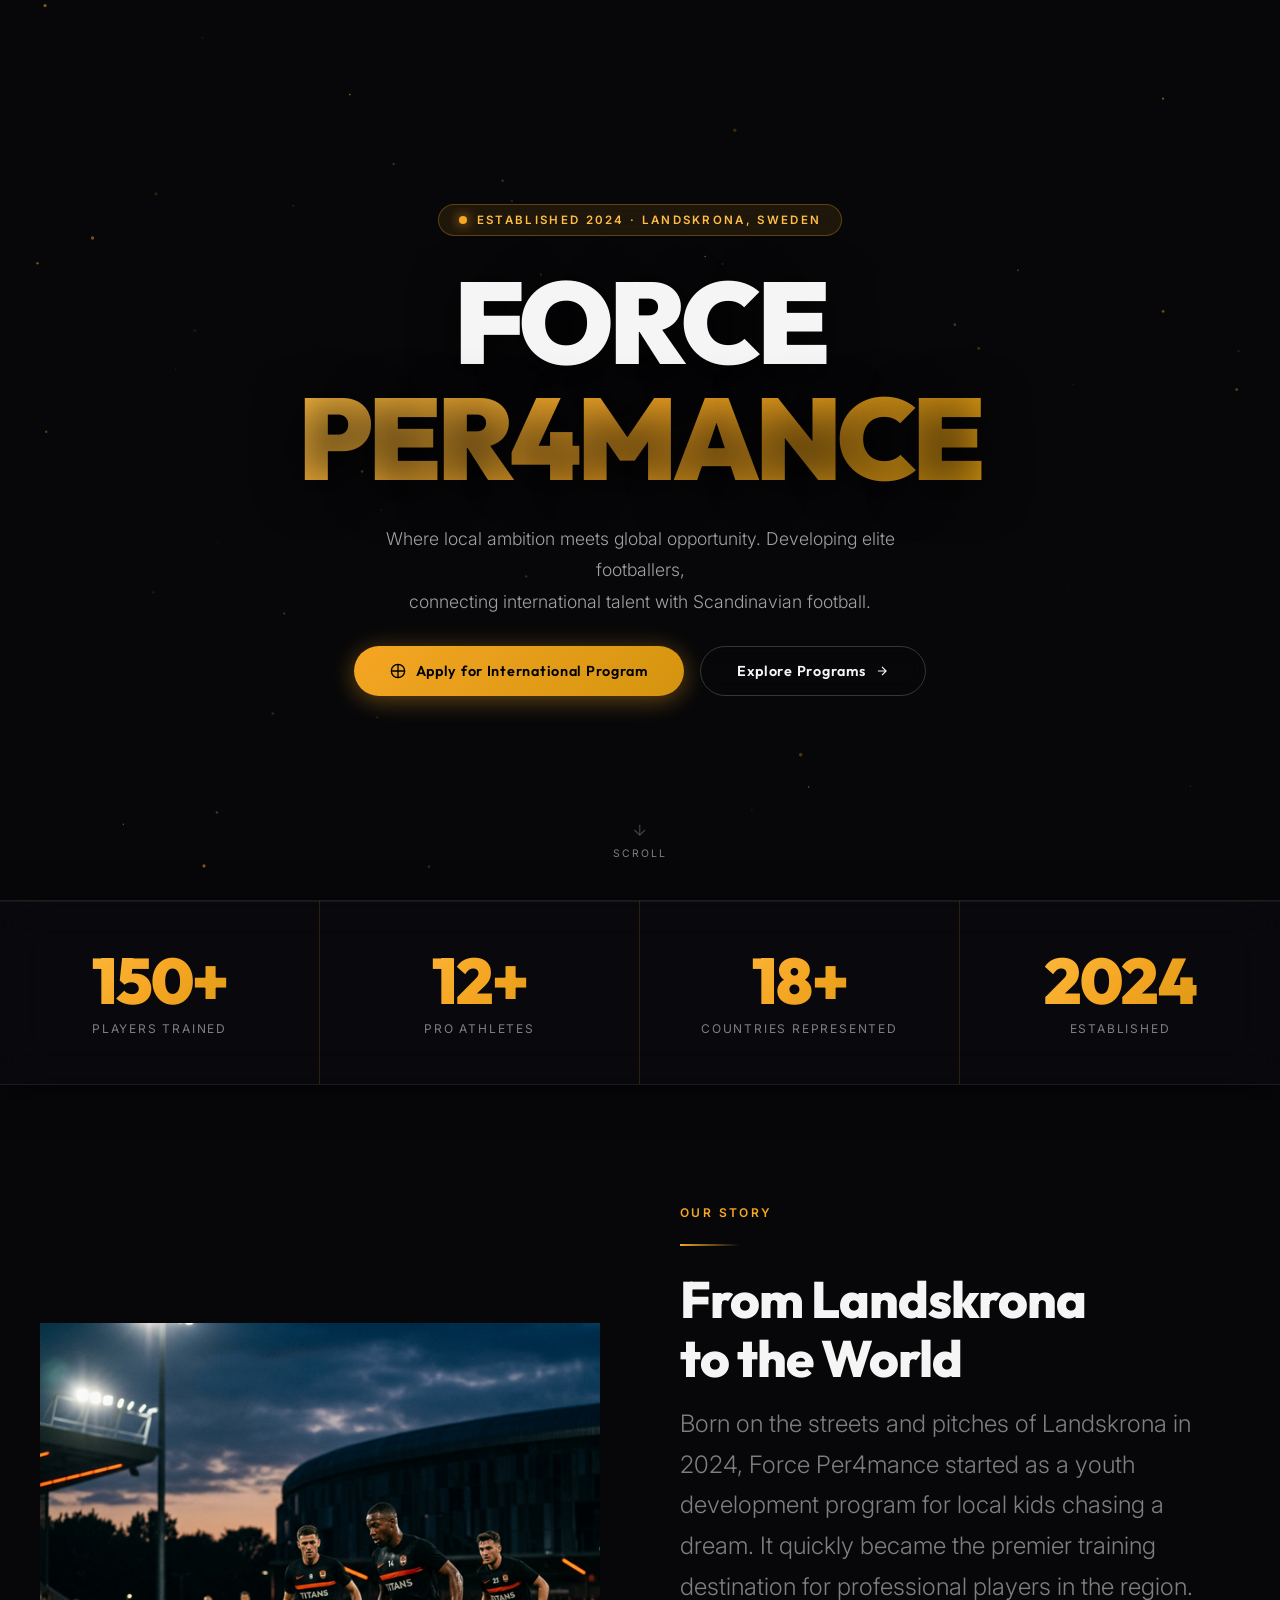
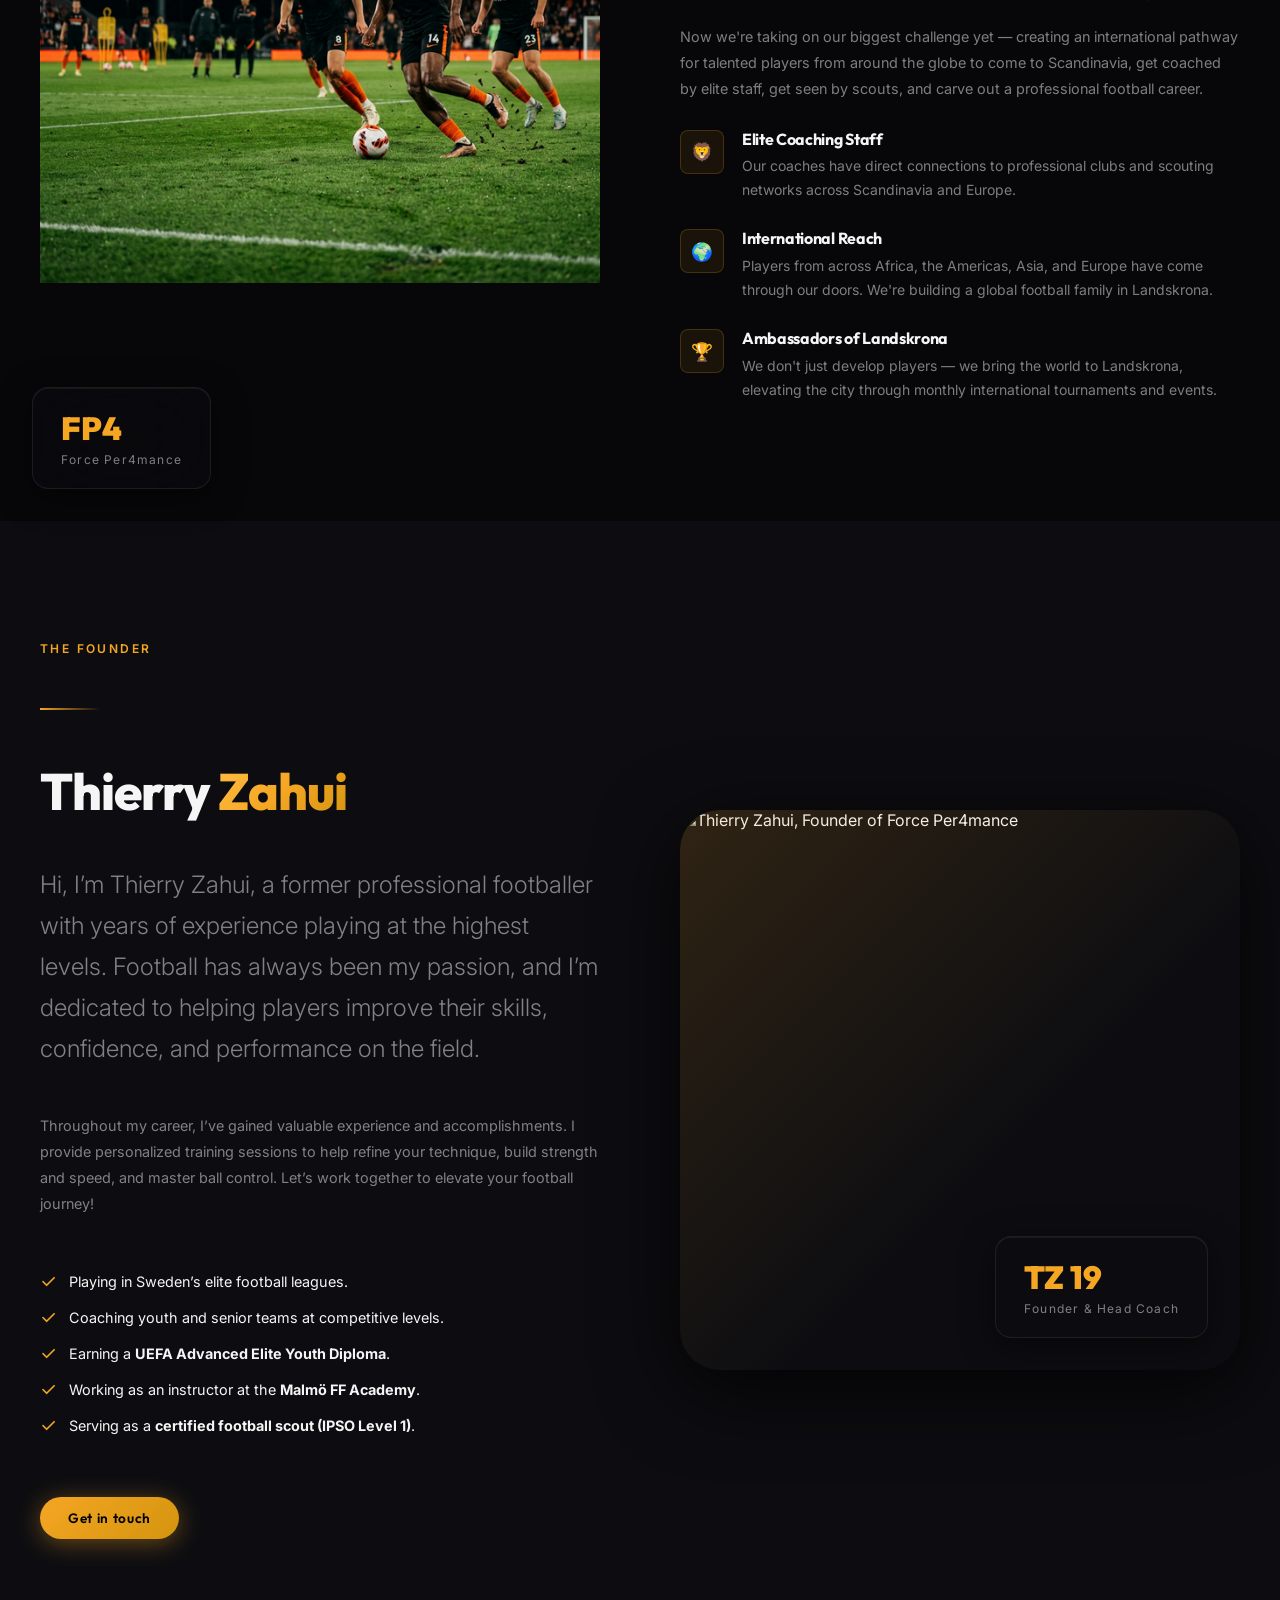
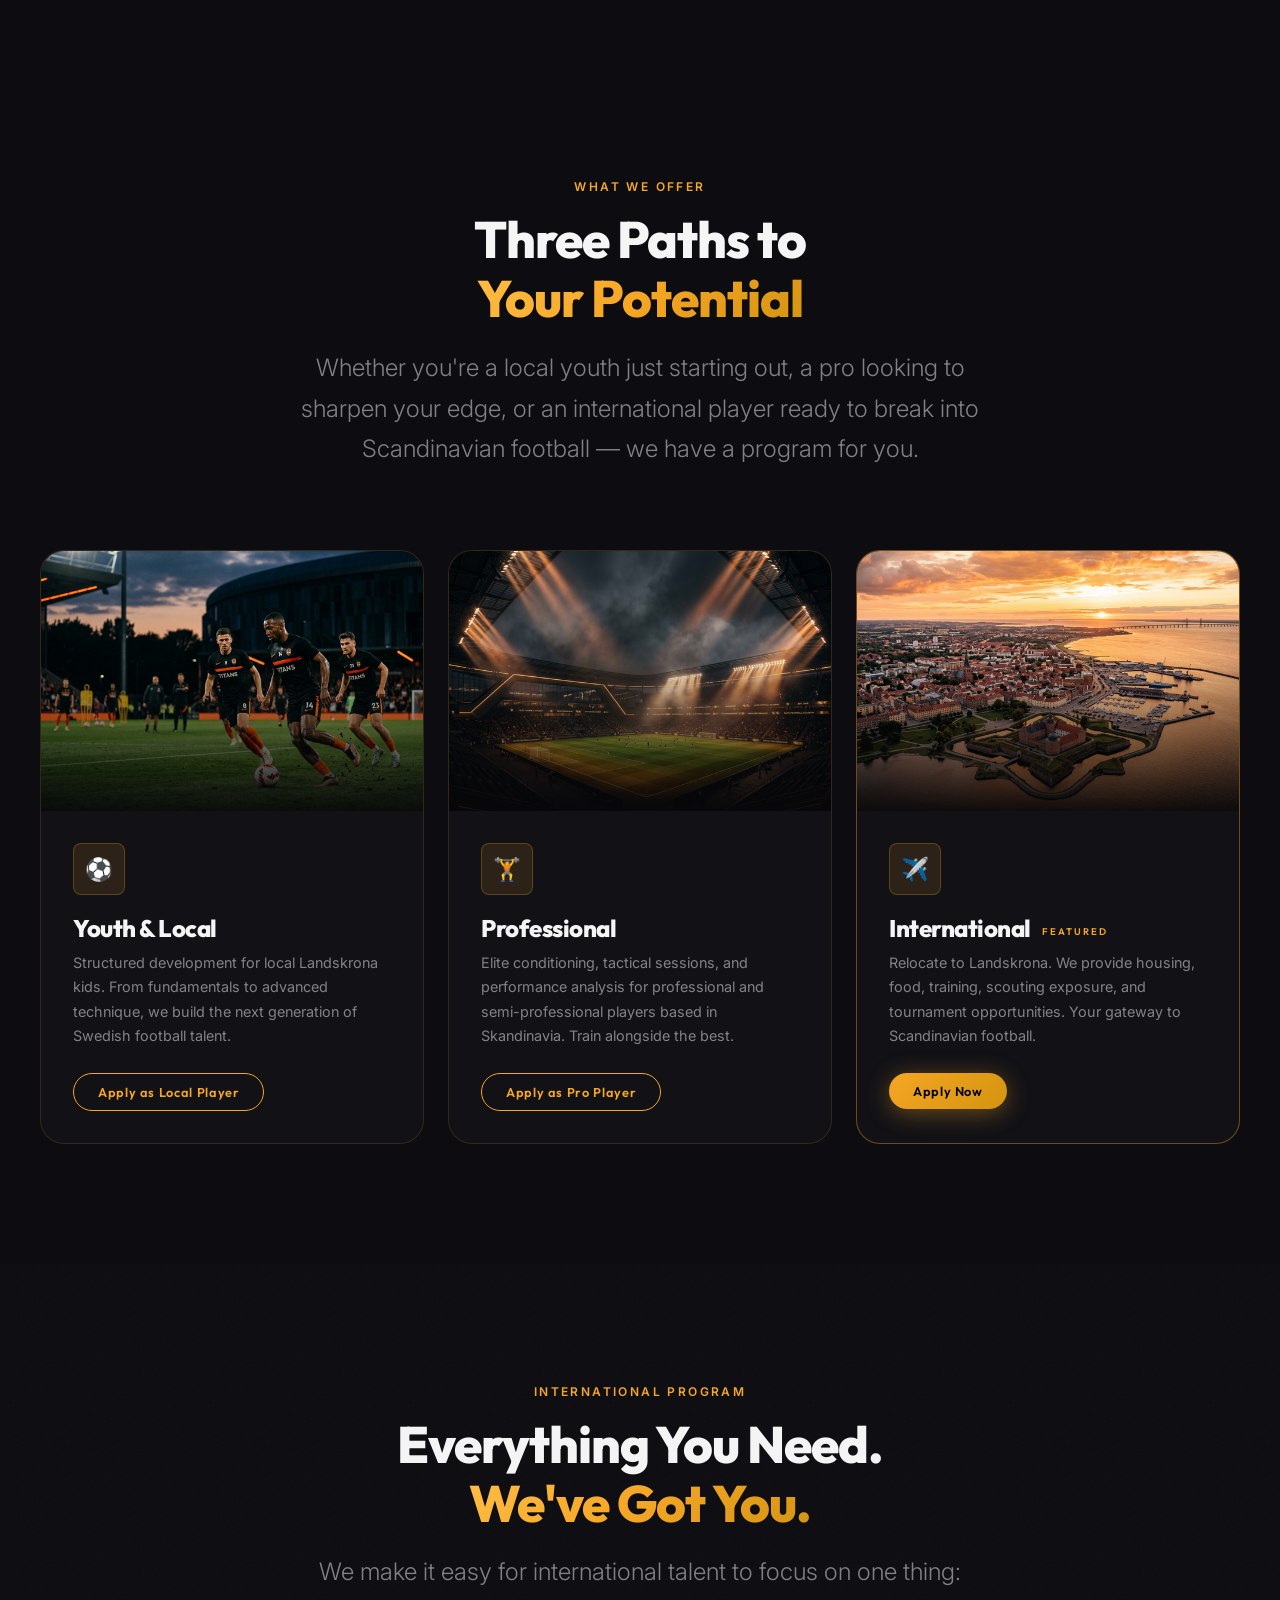
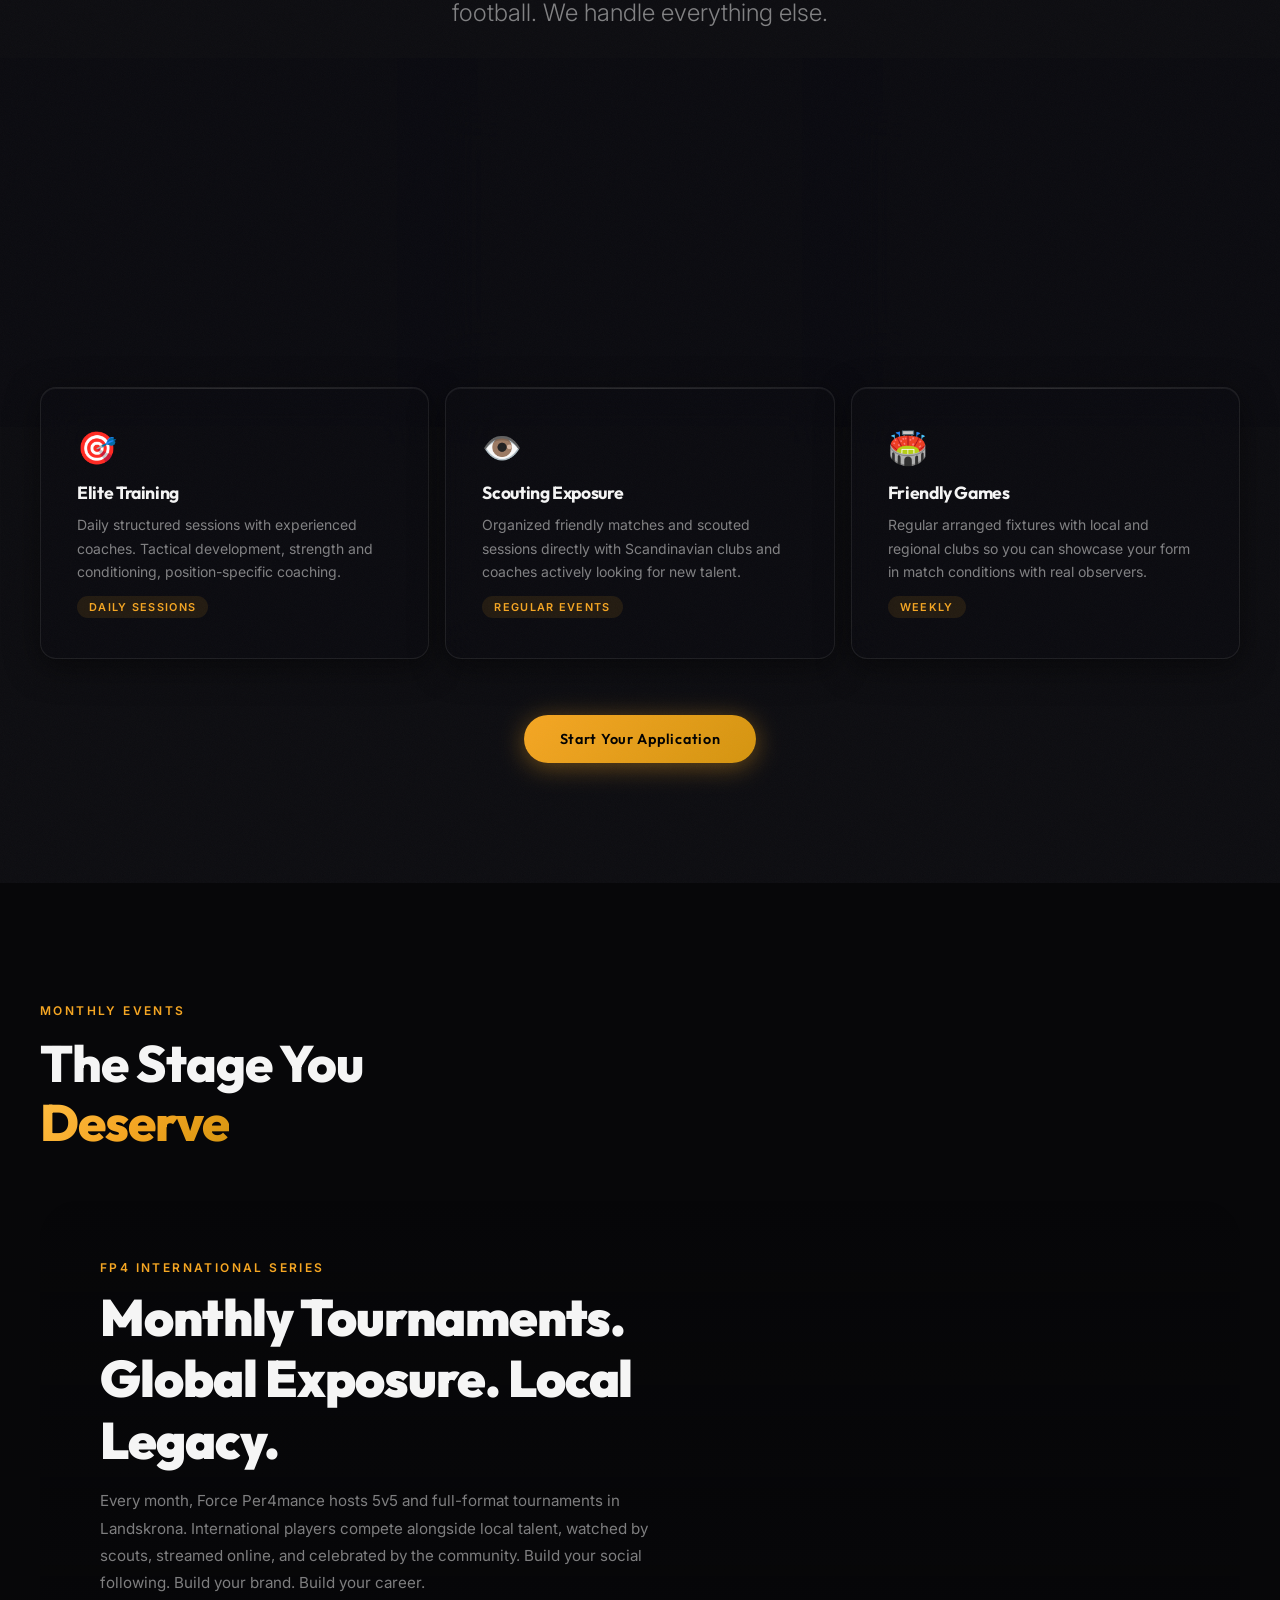
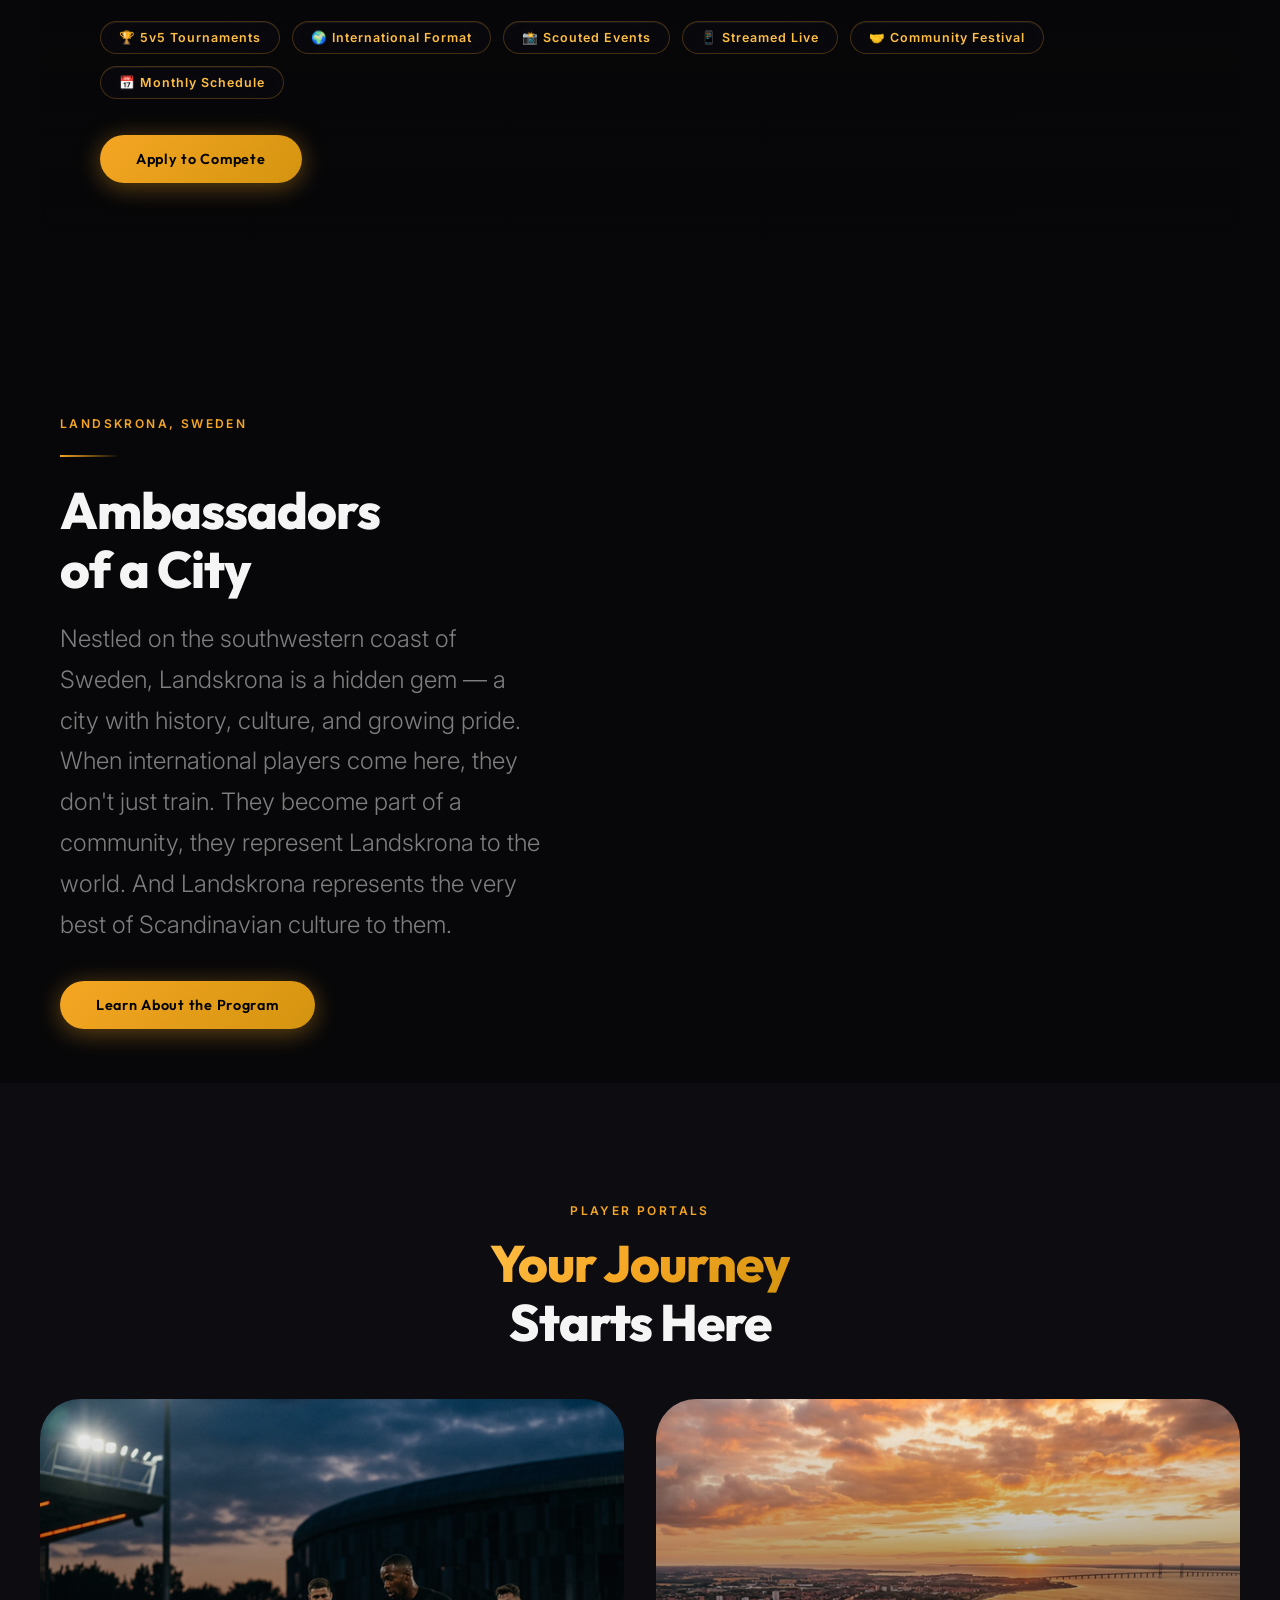
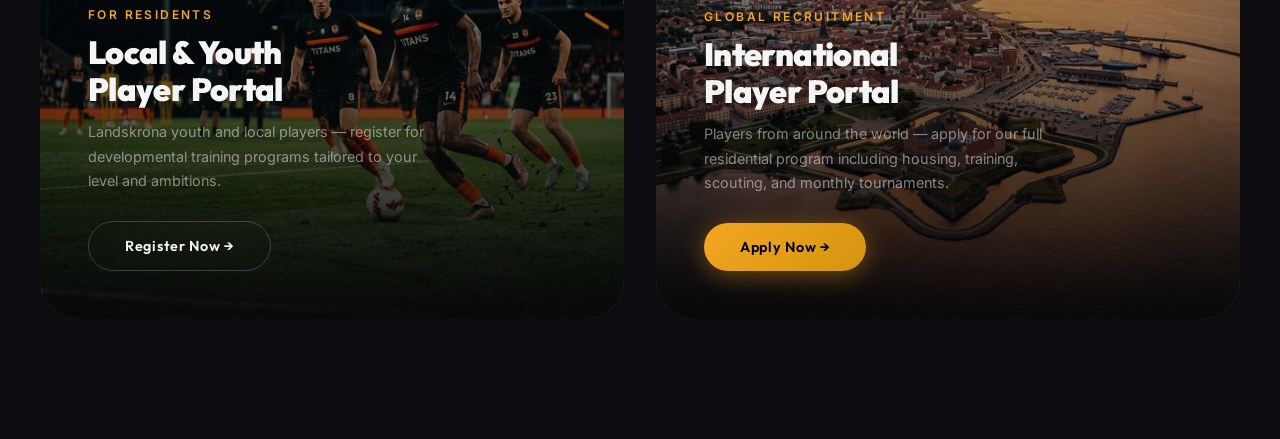
==== index.html @ 3efde565 "Initial commit with Force Per4mance website" ====
<!DOCTYPE html>
<html lang="en">
<head>
  <meta charset="UTF-8" />
  <meta name="viewport" content="width=device-width, initial-scale=1.0" />
  <title>Force Per4mance | Elite Football Academy — Landskrona, Sweden</title>
  <meta name="description" content="Force Per4mance (FP4) is an elite football development program based in Landskrona, Sweden. We develop local youth, professional players, and recruit international talent across Scandinavia." />
  <link rel="stylesheet" href="style.css" />
  <link rel="icon" type="image/png" href="assets/logo.png" />
</head>
<body>

  <!-- Global Navbar Container -->
  <div id="navbar-container"></div>

  <!-- ===== HERO ===== -->
  <section class="hero" id="home">
    <div class="hero-bg" id="heroBg"></div>
    <div class="hero-overlay"></div>
    <canvas class="hero-particles" id="particleCanvas"></canvas>

    <div class="hero-content">
      <div class="hero-badge reveal">
        <span class="dot"></span>
        Established 2024 · Landskrona, Sweden
      </div>

      <h1 class="hero-title reveal reveal-delay-1">
        FORCE<br /><span class="grad">PER4MANCE</span>
      </h1>

      <p class="hero-sub reveal reveal-delay-2">
        Where local ambition meets global opportunity. Developing elite footballers,<br />
        connecting international talent with Scandinavian football.
      </p>

      <div class="hero-ctas reveal reveal-delay-3">
        <a href="portal-international.html" class="btn btn-primary">
          <svg width="16" height="16" fill="none" viewBox="0 0 24 24" stroke="currentColor" stroke-width="2"><path d="M12 2a10 10 0 110 20A10 10 0 0112 2zm0 0v20M2 12h20"/></svg>
          Apply for International Program
        </a>
        <a href="#programs" class="btn btn-ghost">
          Explore Programs
          <svg width="14" height="14" fill="none" viewBox="0 0 24 24" stroke="currentColor" stroke-width="2"><path d="M5 12h14M12 5l7 7-7 7"/></svg>
        </a>
      </div>
    </div>

    <div class="hero-scroll">
      <svg width="18" height="18" fill="none" viewBox="0 0 24 24" stroke="currentColor" stroke-width="1.5"><path d="M12 5v14M5 12l7 7 7-7"/></svg>
      <span>Scroll</span>
    </div>
  </section>

  <!-- ===== STATS STRIP ===== -->
  <div class="stats-strip">
    <div class="stats-grid">
      <div class="stat-item reveal">
        <div class="stat-num grad" data-target="150">0</div>
        <div class="stat-label">Players Trained</div>
      </div>
      <div class="stat-item reveal reveal-delay-1">
        <div class="stat-num grad" data-target="12">0</div>
        <div class="stat-label">Pro Athletes</div>
      </div>
      <div class="stat-item reveal reveal-delay-2">
        <div class="stat-num grad" data-target="18">0</div>
        <div class="stat-label">Countries Represented</div>
      </div>
      <div class="stat-item reveal reveal-delay-3">
        <div class="stat-num grad" data-target="2024">0</div>
        <div class="stat-label">Established</div>
      </div>
    </div>
  </div>

  <!-- ===== ABOUT ===== -->
  <section class="section" id="about">
    <div class="container">
      <div class="about-grid">
        <div class="about-img_wrap reveal">
          <img src="assets/training.png" alt="FP4 Training Session" />
          <div class="about-badge-float">
            <strong>FP4</strong>
            <span>Force Per4mance</span>
          </div>
        </div>
        <div class="about-content">
          <div class="reveal">
            <div class="label">Our Story</div>
            <div class="divider"></div>
            <h2 class="headline">From Landskrona<br />to the World</h2>
            <p class="subhead" style="margin-top:16px;">
              Born on the streets and pitches of Landskrona in 2024, Force Per4mance started as a youth development program for local kids chasing a dream. It quickly became the premier training destination for professional players in the region.
            </p>
            <p style="margin-top:16px;font-size:0.9rem;color:var(--fp4-muted);line-height:1.8;">
              Now we're taking on our biggest challenge yet — creating an international pathway for talented players from around the globe to come to Scandinavia, get coached by elite staff, get seen by scouts, and carve out a professional football career.
            </p>
          </div>
          <div class="about-feature reveal reveal-delay-1">
            <div class="about-feature-icon">🦁</div>
            <div>
              <h4>Elite Coaching Staff</h4>
              <p>Our coaches have direct connections to professional clubs and scouting networks across Scandinavia and Europe.</p>
            </div>
          </div>
          <div class="about-feature reveal reveal-delay-2">
            <div class="about-feature-icon">🌍</div>
            <div>
              <h4>International Reach</h4>
              <p>Players from across Africa, the Americas, Asia, and Europe have come through our doors. We're building a global football family in Landskrona.</p>
            </div>
          </div>
          <div class="about-feature reveal reveal-delay-3">
            <div class="about-feature-icon">🏆</div>
            <div>
              <h4>Ambassadors of Landskrona</h4>
              <p>We don't just develop players — we bring the world to Landskrona, elevating the city through monthly international tournaments and events.</p>
            </div>
          </div>
        </div>
      </div>
    </div>
  </section>

  <!-- ===== FOUNDER ===== -->
  <section class="section" id="founder" style="background:var(--fp4-dark);">
    <div class="container">
      <div class="about-grid">
        <div class="about-content reveal">
          <div class="label">The Founder</div>
          <div class="divider"></div>
          <h2 class="headline">Thierry <span class="grad">Zahui</span></h2>
          <p class="subhead" style="margin-top:16px;">
            Hi, I’m Thierry Zahui, a former professional footballer with years of experience playing at the highest levels. Football has always been my passion, and I’m dedicated to helping players improve their skills, confidence, and performance on the field.
          </p>
          <p style="margin-top:16px;font-size:0.9rem;color:var(--fp4-muted);line-height:1.8;">
            Throughout my career, I’ve gained valuable experience and accomplishments. I provide personalized training sessions to help refine your technique, build strength and speed, and master ball control. Let’s work together to elevate your football journey!
          </p>
          
          <div style="margin-top:24px;display:flex;flex-direction:column;gap:12px;">
            <div style="display:flex;align-items:center;gap:12px;">
              <div style="color:var(--fp4-orange);font-size:1.2rem;">✓</div>
              <p style="font-size:0.9rem;color:var(--fp4-white);margin:0;">Playing in Sweden’s elite football leagues.</p>
            </div>
            <div style="display:flex;align-items:center;gap:12px;">
              <div style="color:var(--fp4-orange);font-size:1.2rem;">✓</div>
              <p style="font-size:0.9rem;color:var(--fp4-white);margin:0;">Coaching youth and senior teams at competitive levels.</p>
            </div>
            <div style="display:flex;align-items:center;gap:12px;">
              <div style="color:var(--fp4-orange);font-size:1.2rem;">✓</div>
              <p style="font-size:0.9rem;color:var(--fp4-white);margin:0;">Earning a <strong>UEFA Advanced Elite Youth Diploma</strong>.</p>
            </div>
            <div style="display:flex;align-items:center;gap:12px;">
              <div style="color:var(--fp4-orange);font-size:1.2rem;">✓</div>
              <p style="font-size:0.9rem;color:var(--fp4-white);margin:0;">Working as an instructor at the <strong>Malmö FF Academy</strong>.</p>
            </div>
            <div style="display:flex;align-items:center;gap:12px;">
              <div style="color:var(--fp4-orange);font-size:1.2rem;">✓</div>
              <p style="font-size:0.9rem;color:var(--fp4-white);margin:0;">Serving as a <strong>certified football scout (IPSO Level 1)</strong>.</p>
            </div>
          </div>

          <div style="margin-top:32px;">
            <a href="mailto:info@forceper4mance.com" class="btn btn-primary" style="padding:12px 28px;font-size:0.85rem;">Get in touch</a>
          </div>
        </div>
        
        <div class="about-img-wrap reveal reveal-delay-2" style="aspect-ratio:1/1;">
          <img src="https://storage.googleapis.com/fp4_bucket_logos/Thierry%20Zahui_celebrate%20(1).jpg" alt="Thierry Zahui, Founder of Force Per4mance" style="object-position:top;" />
          <div class="about-badge-float" style="right:32px;left:auto;">
            <strong>TZ 19</strong>
            <span>Founder & Head Coach</span>
          </div>
        </div>
      </div>
    </div>
  </section>

  <!-- ===== PROGRAMS ===== -->
  <section class="section" id="programs" style="background:var(--fp4-dark);">
    <div class="container">
      <div class="section-header center reveal">
        <div class="label">What We Offer</div>
        <h2 class="headline">Three Paths to<br /><span class="grad">Your Potential</span></h2>
        <p class="subhead" style="margin-top:16px;">Whether you're a local youth just starting out, a pro looking to sharpen your edge, or an international player ready to break into Scandinavian football — we have a program for you.</p>
      </div>
      <div class="programs-grid">

        <div class="program-card reveal">
          <div class="program-card-img" style="background-image:url('assets/training.png')"></div>
          <div class="program-card-body">
            <div class="program-icon">⚽</div>
            <h3>Youth &amp; Local</h3>
            <p>Structured development for local Landskrona kids. From fundamentals to advanced technique, we build the next generation of Swedish football talent.</p>
            <a href="portal-local.html" class="btn btn-outline-orange" style="padding:10px 24px;font-size:0.8rem;">Apply as Local Player</a>
          </div>
        </div>

        <div class="program-card reveal reveal-delay-1">
          <div class="program-card-img" style="background-image:url('assets/hero_stadium.png')"></div>
          <div class="program-card-body">
            <div class="program-icon">🏋️</div>
            <h3>Professional</h3>
            <p>Elite conditioning, tactical sessions, and performance analysis for professional and semi-professional players based in Skandinavia. Train alongside the best.</p>
            <a href="portal-local.html" class="btn btn-outline-orange" style="padding:10px 24px;font-size:0.8rem;">Apply as Pro Player</a>
          </div>
        </div>

        <div class="program-card reveal reveal-delay-2" style="border-color:rgba(245,166,35,0.4);">
          <div class="program-card-img" style="background-image:url('assets/landskrona.png')"></div>
          <div class="program-card-body">
            <div class="program-icon">✈️</div>
            <h3>International <span class="label" style="font-size:0.6rem;vertical-align:middle;margin-left:8px;">Featured</span></h3>
            <p>Relocate to Landskrona. We provide housing, food, training, scouting exposure, and tournament opportunities. Your gateway to Scandinavian football.</p>
            <a href="portal-international.html" class="btn btn-primary" style="padding:10px 24px;font-size:0.8rem;">Apply Now</a>
          </div>
        </div>

      </div>
    </div>
  </section>

  <!-- ===== INTERNATIONAL PROGRAM ===== -->
  <section class="section intl-section noise" id="international">
    <div class="container">
      <div class="section-header center reveal" style="margin-bottom:64px;">
        <div class="label">International Program</div>
        <h2 class="headline">Everything You Need.<br /><span class="grad">We've Got You.</span></h2>
        <p class="subhead" style="margin-top:16px;">We make it easy for international talent to focus on one thing: football. We handle everything else.</p>
      </div>

      <div class="intl-grid reveal">
        <div class="intl-item">
          <div class="intl-item-icon">🏠</div>
          <h4>Housing</h4>
          <p>Comfortable, fully furnished accommodation provided from day one. You arrive — it's ready. No search, no stress, no cost.</p>
          <span class="intl-tag">Included</span>
        </div>
        <div class="intl-item">
          <div class="intl-item-icon">🍽️</div>
          <h4>Nutrition &amp; Meals</h4>
          <p>High-performance nutrition tailored to your training load. Fuel that matches your ambition, every day of the program.</p>
          <span class="intl-tag">Included</span>
        </div>
        <div class="intl-item">
          <div class="intl-item-icon">🚌</div>
          <h4>In-Country Travel</h4>
          <p>All local transportation arranged — training ground, games, scouting events. You focus on football, we handle the logistics.</p>
          <span class="intl-tag">Included</span>
        </div>
        <div class="intl-item">
          <div class="intl-item-icon">🎯</div>
          <h4>Elite Training</h4>
          <p>Daily structured sessions with experienced coaches. Tactical development, strength and conditioning, position-specific coaching.</p>
          <span class="intl-tag">Daily Sessions</span>
        </div>
        <div class="intl-item">
          <div class="intl-item-icon">👁️</div>
          <h4>Scouting Exposure</h4>
          <p>Organized friendly matches and scouted sessions directly with Scandinavian clubs and coaches actively looking for new talent.</p>
          <span class="intl-tag">Regular Events</span>
        </div>
        <div class="intl-item">
          <div class="intl-item-icon">🏟️</div>
          <h4>Friendly Games</h4>
          <p>Regular arranged fixtures with local and regional clubs so you can showcase your form in match conditions with real observers.</p>
          <span class="intl-tag">Weekly</span>
        </div>
      </div>

      <div style="margin-top:56px;text-align:center;" class="reveal">
        <a href="portal-international.html" class="btn btn-primary">Start Your Application</a>
      </div>
    </div>
  </section>

  <!-- ===== TOURNAMENTS ===== -->
  <section class="section" id="tournaments">
    <div class="container">
      <div class="section-header reveal" style="margin-bottom:48px;">
        <div class="label">Monthly Events</div>
        <h2 class="headline">The Stage You<br /><span class="grad">Deserve</span></h2>
      </div>
      <div class="tournament-hero reveal">
        <div class="tournament-hero-bg"></div>
        <div class="tournament-hero-content">
          <div class="label" style="margin-bottom:12px;">FP4 International Series</div>
          <h3 style="font-size:clamp(1.8rem,4vw,3.5rem);font-weight:900;max-width:600px;line-height:1.2;">
            Monthly Tournaments. Global Exposure. Local Legacy.
          </h3>
          <p style="margin-top:16px;max-width:560px;font-size:0.95rem;color:var(--fp4-muted);line-height:1.8;">
            Every month, Force Per4mance hosts 5v5 and full-format tournaments in Landskrona. International players compete alongside local talent, watched by scouts, streamed online, and celebrated by the community. Build your social following. Build your brand. Build your career.
          </p>
          <div class="tournament-chips">
            <span class="chip">🏆 5v5 Tournaments</span>
            <span class="chip">🌍 International Format</span>
            <span class="chip">📸 Scouted Events</span>
            <span class="chip">📱 Streamed Live</span>
            <span class="chip">🤝 Community Festival</span>
            <span class="chip">📅 Monthly Schedule</span>
          </div>
          <a href="portal-international.html" class="btn btn-primary" style="margin-top:36px;">
            Apply to Compete
          </a>
        </div>
      </div>
    </div>
  </section>

  <!-- ===== CITY ===== -->
  <section class="city-section" id="city">
    <div class="city-bg"></div>
    <div class="city-content">
      <div class="label reveal">Landskrona, Sweden</div>
      <div class="divider"></div>
      <h2 class="headline reveal reveal-delay-1">Ambassadors<br />of a City</h2>
      <p class="subhead reveal reveal-delay-2" style="margin-top:20px;">
        Nestled on the southwestern coast of Sweden, Landskrona is a hidden gem — a city with history, culture, and growing pride. When international players come here, they don't just train. They become part of a community, they represent Landskrona to the world. And Landskrona represents the very best of Scandinavian culture to them.
      </p>
      <a href="#international" class="btn btn-primary reveal reveal-delay-3" style="margin-top:36px;">Learn About the Program</a>
    </div>
  </section>

  <!-- ===== PORTALS CTA ===== -->
  <section class="section portals-section" id="portals">
    <div class="container">
      <div class="section-header center reveal" style="margin-bottom:48px;">
        <div class="label">Player Portals</div>
        <h2 class="headline"><span class="grad">Your Journey</span><br />Starts Here</h2>
      </div>
      <div class="portals-grid">

        <div class="portal-card reveal">
          <div class="portal-card-bg" style="background-image:url('assets/training.png')"></div>
          <div class="portal-card-overlay"></div>
          <div class="portal-card-body">
            <div class="label" style="margin-bottom:12px;">For Residents</div>
            <h3>Local &amp; Youth<br />Player Portal</h3>
            <p>Landskrona youth and local players — register for developmental training programs tailored to your level and ambitions.</p>
            <a href="portal-local.html" class="btn btn-ghost">Register Now →</a>
          </div>
        </div>

        <div class="portal-card reveal reveal-delay-1">
          <div class="portal-card-bg" style="background-image:url('assets/landskrona.png')"></div>
          <div class="portal-card-overlay"></div>
          <div class="portal-card-body">
            <div class="label" style="margin-bottom:12px;">Global Recruitment</div>
            <h3>International<br />Player Portal</h3>
            <p>Players from around the world — apply for our full residential program including housing, training, scouting, and monthly tournaments.</p>
            <a href="portal-international.html" class="btn btn-primary">Apply Now →</a>
          </div>
        </div>

      </div>
    </div>
  </section>

  <!-- Global Footer Container -->
  <div id="footer-container"></div>

  <script src="main.js"></script>
  <script type="module">
    import { initGlobalUI } from './js/ui.js';
    initGlobalUI();
  </script>
</body>
</html>
---- style.css ----
/* ===== FORCE PER4MANCE — MASTER STYLE SHEET ===== */

@import url('assets/css/base.css');
@import url('assets/css/components.css');
@import url('assets/css/pages.css');
@import url('assets/css/portals.css');

/* Admin specific styles if needed */
/* Most admin styles are inlined or could be moved to assets/css/admin.css */
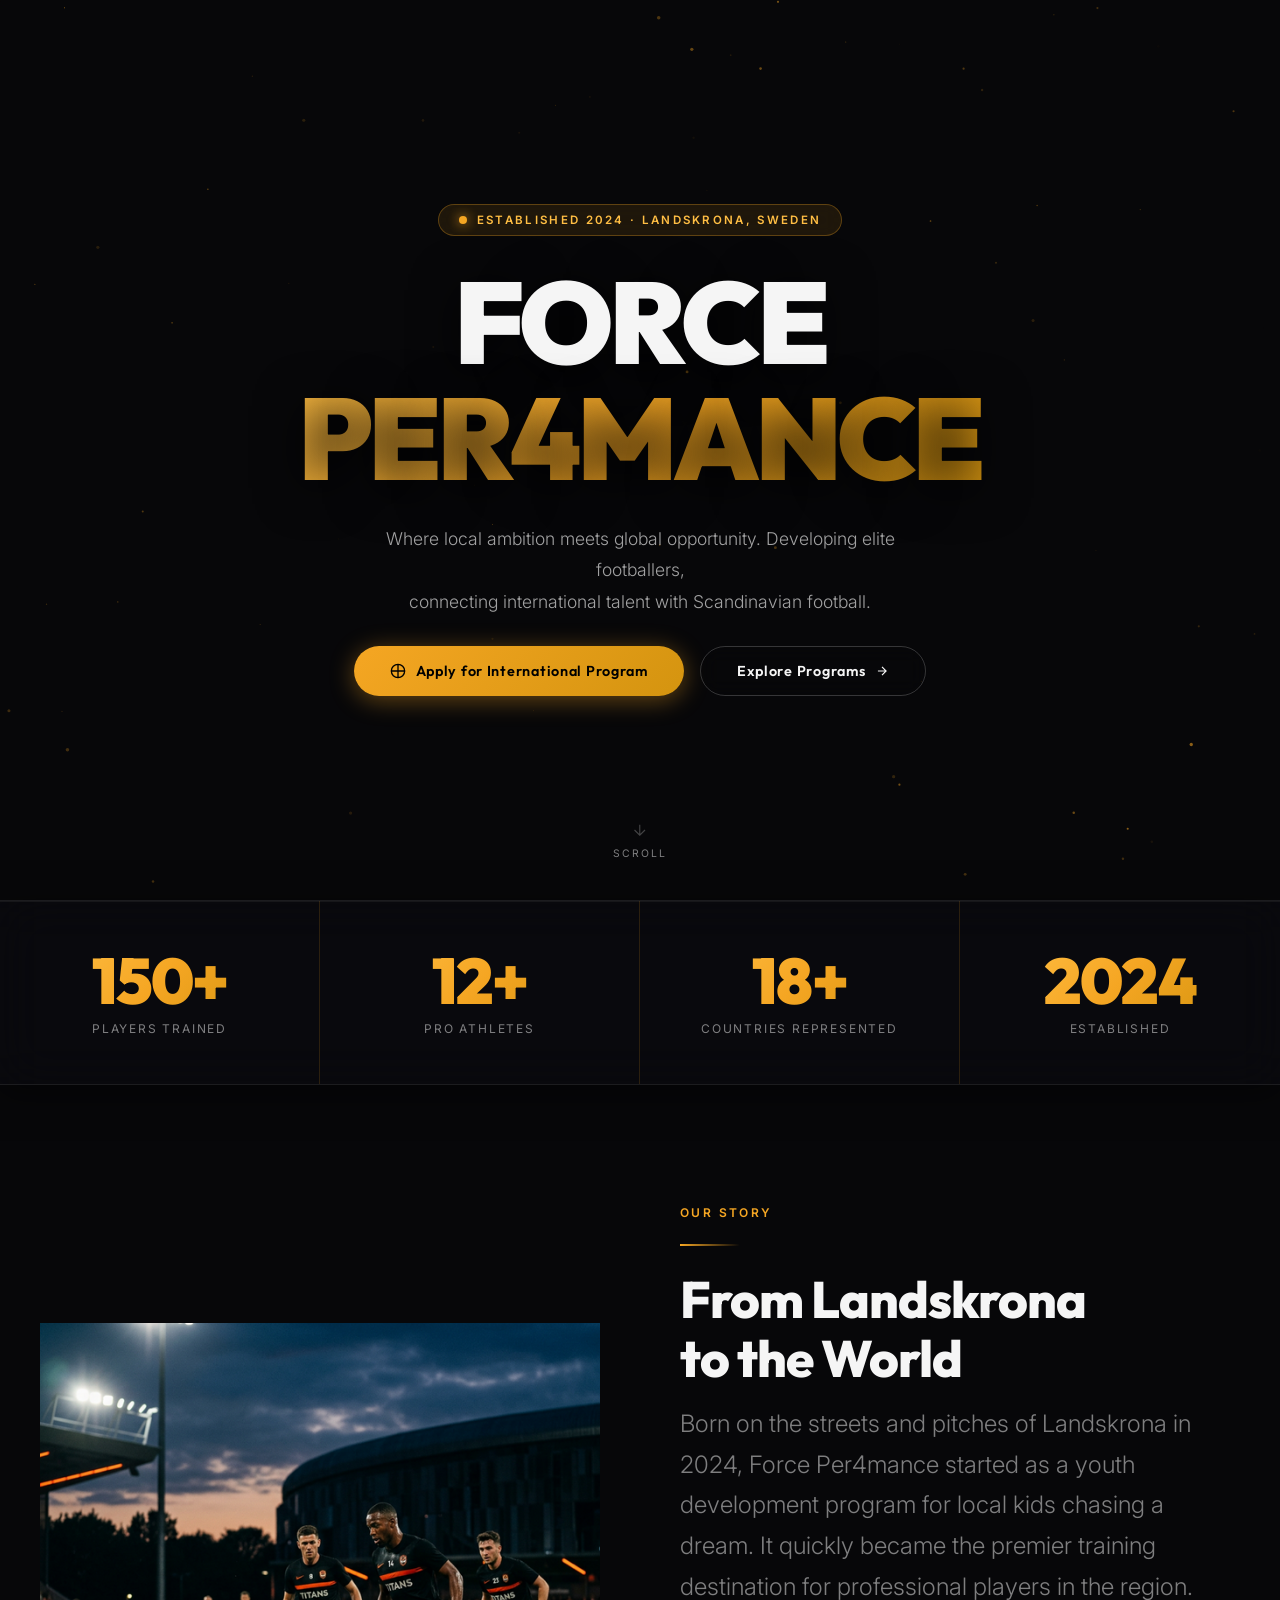
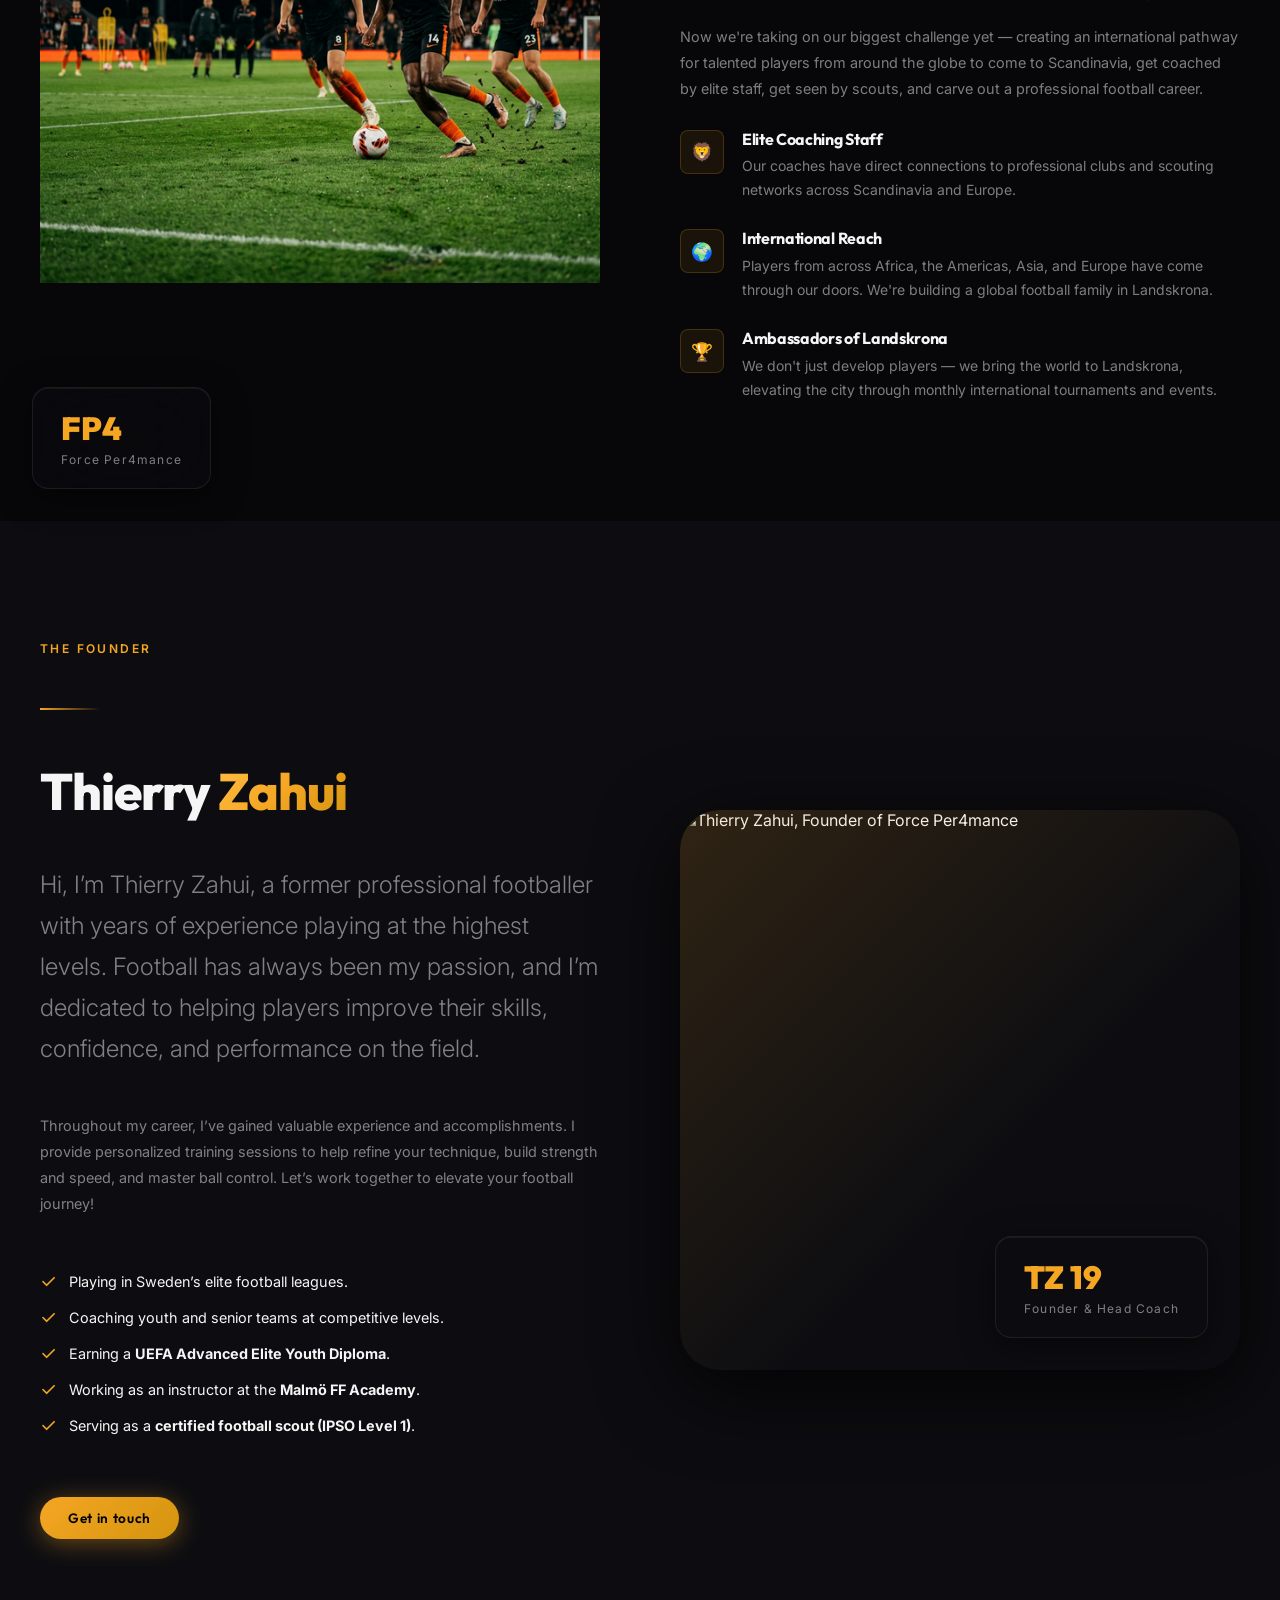
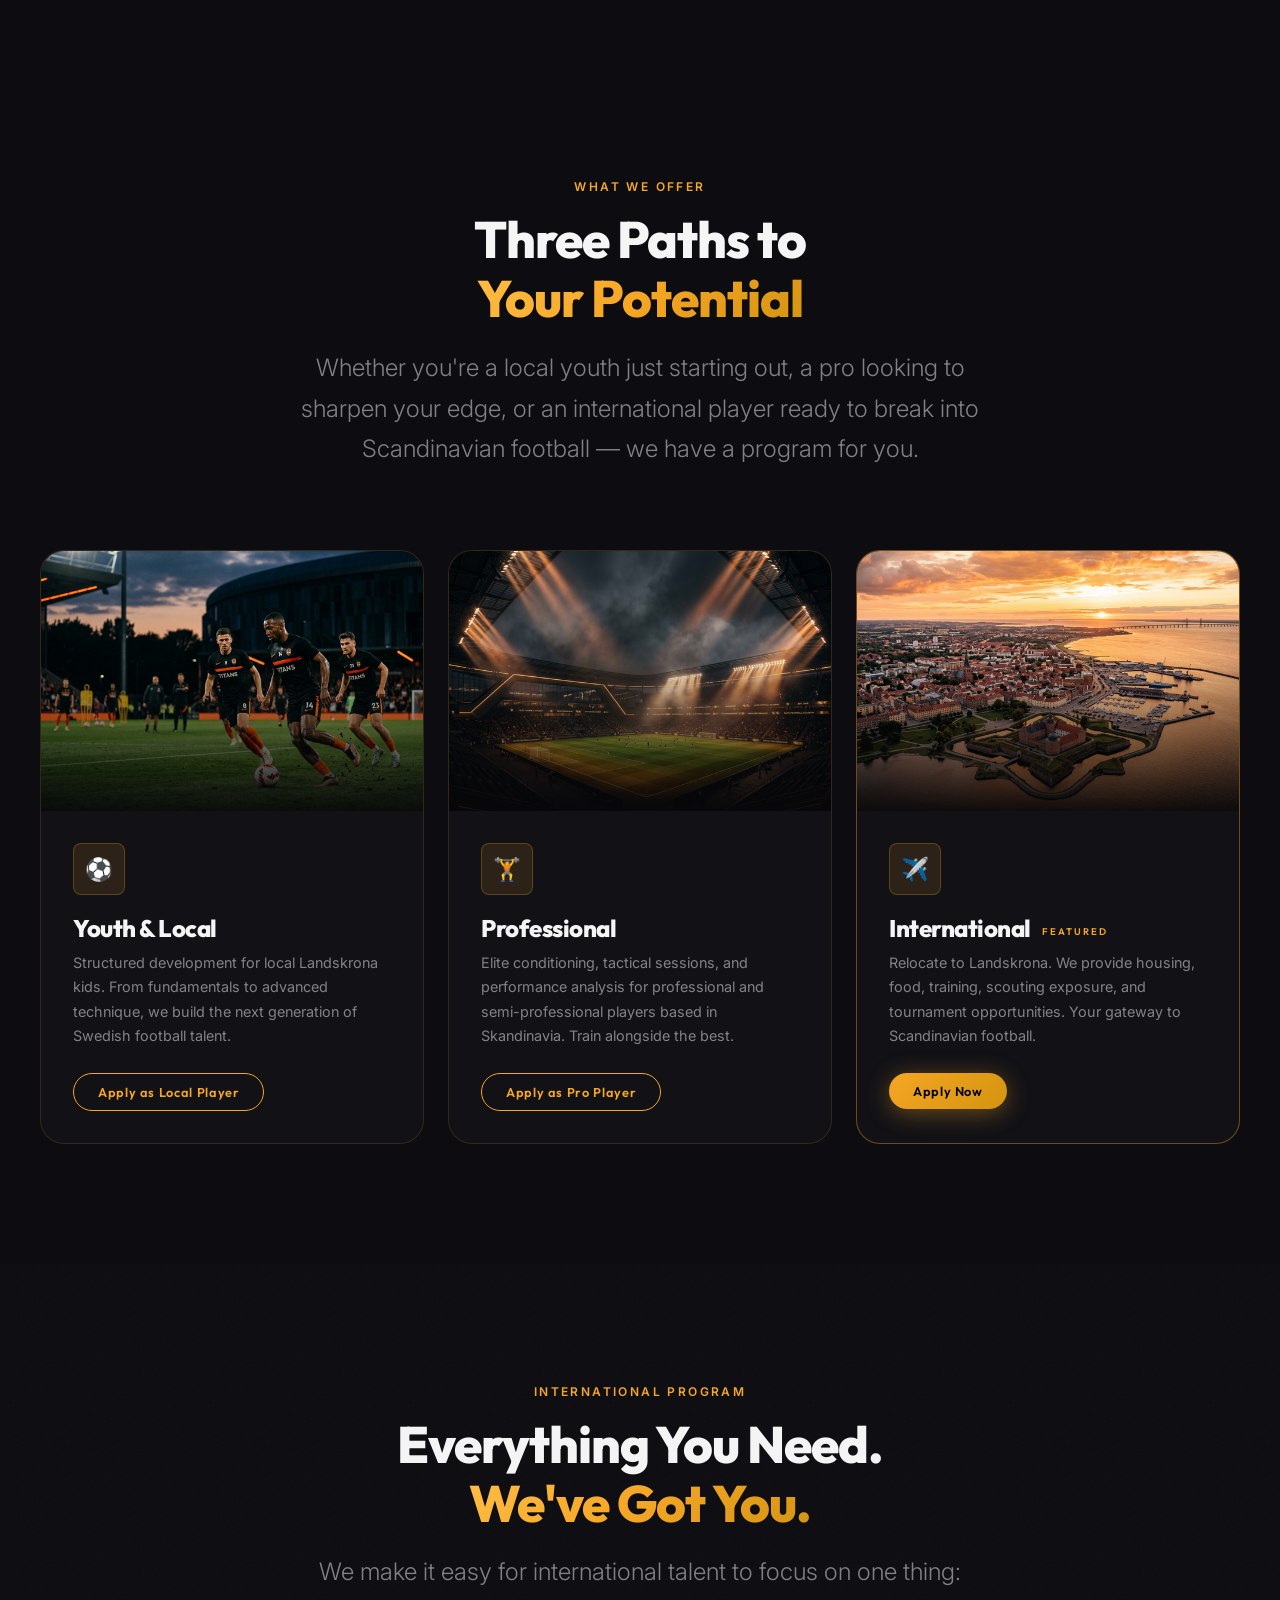
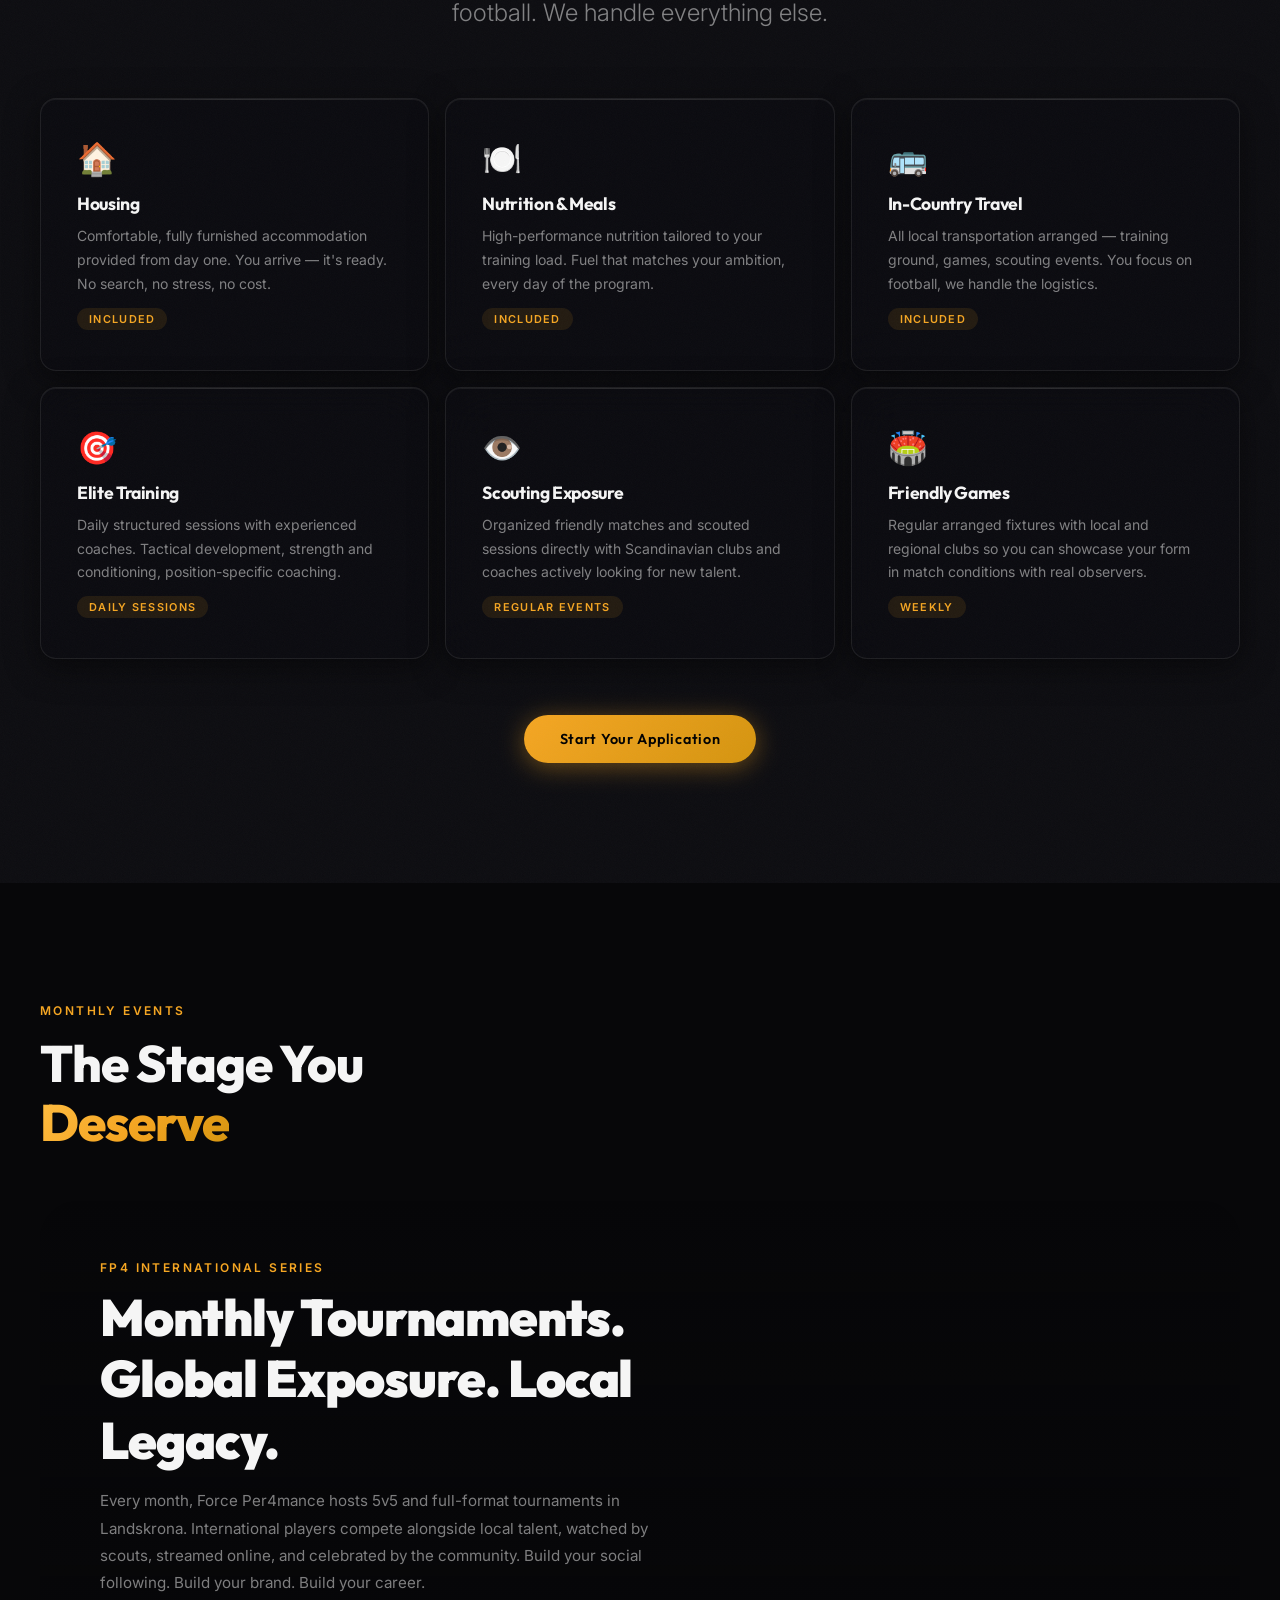
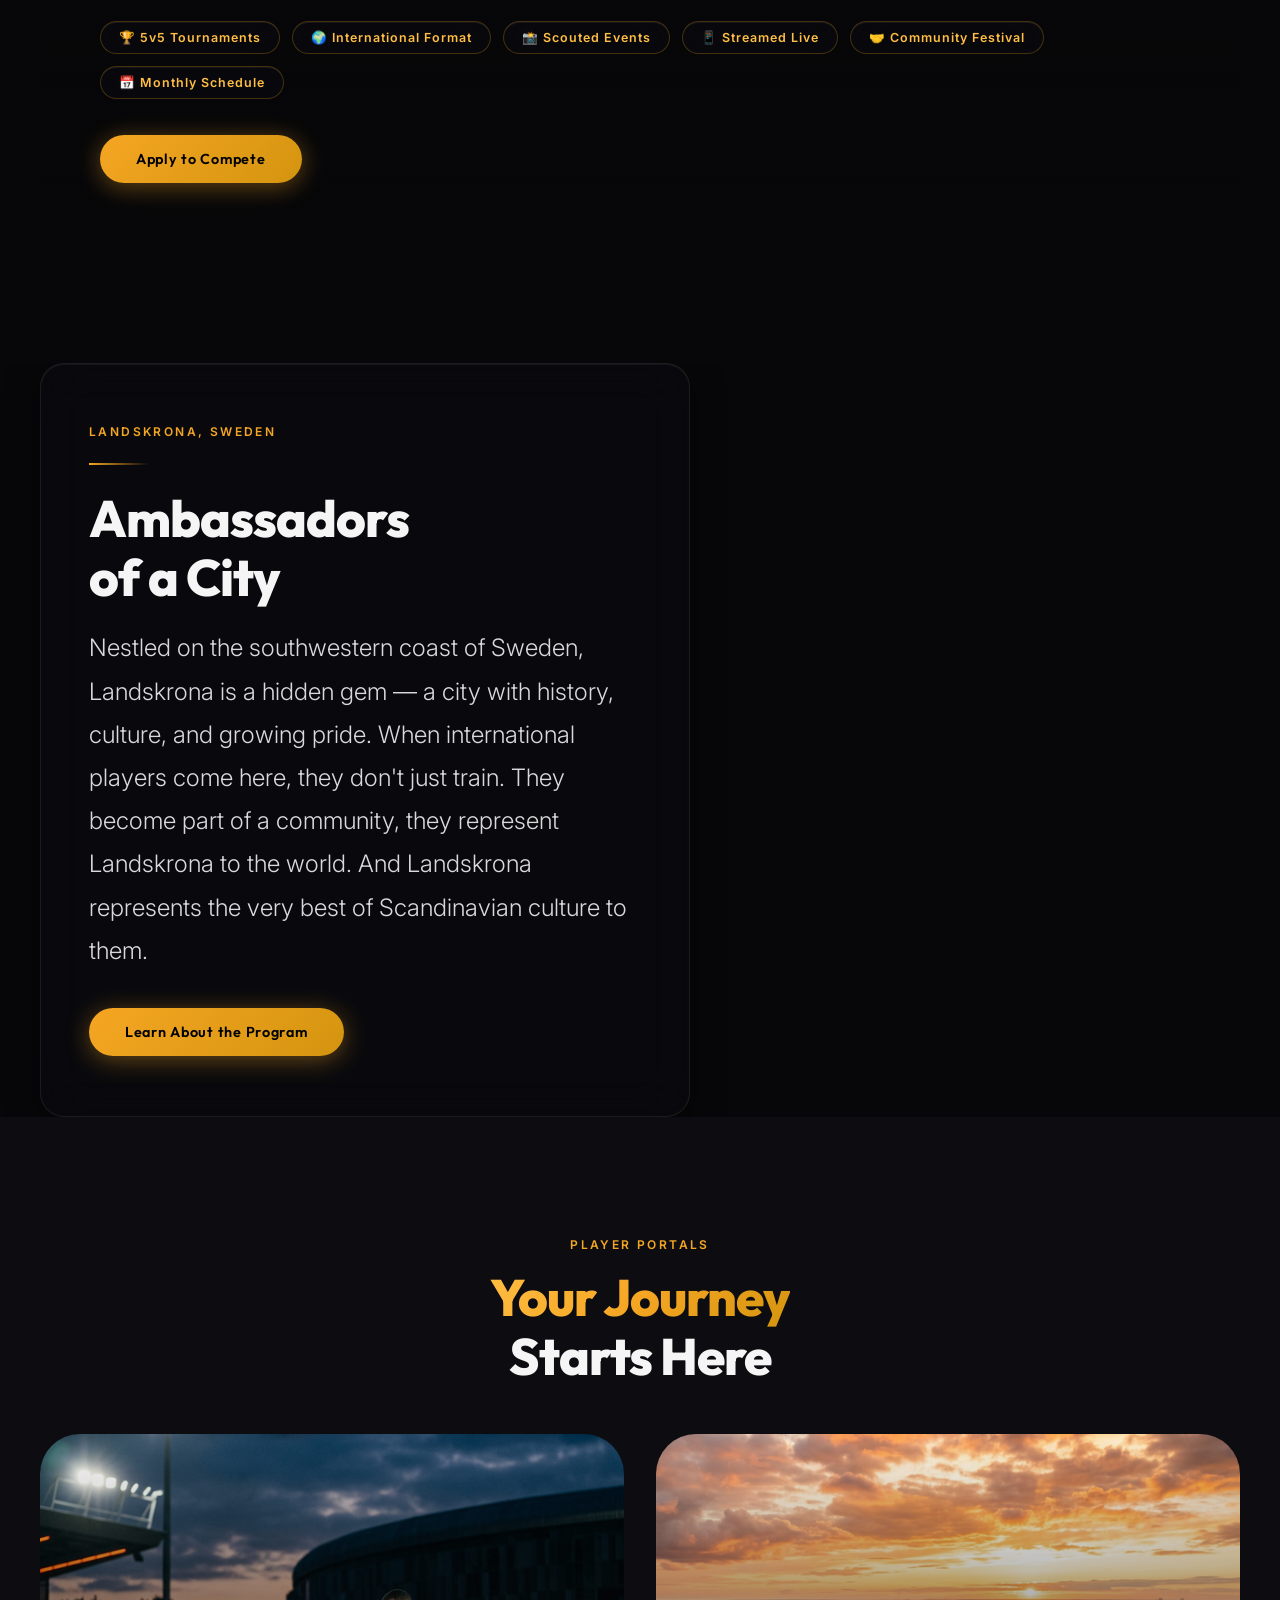
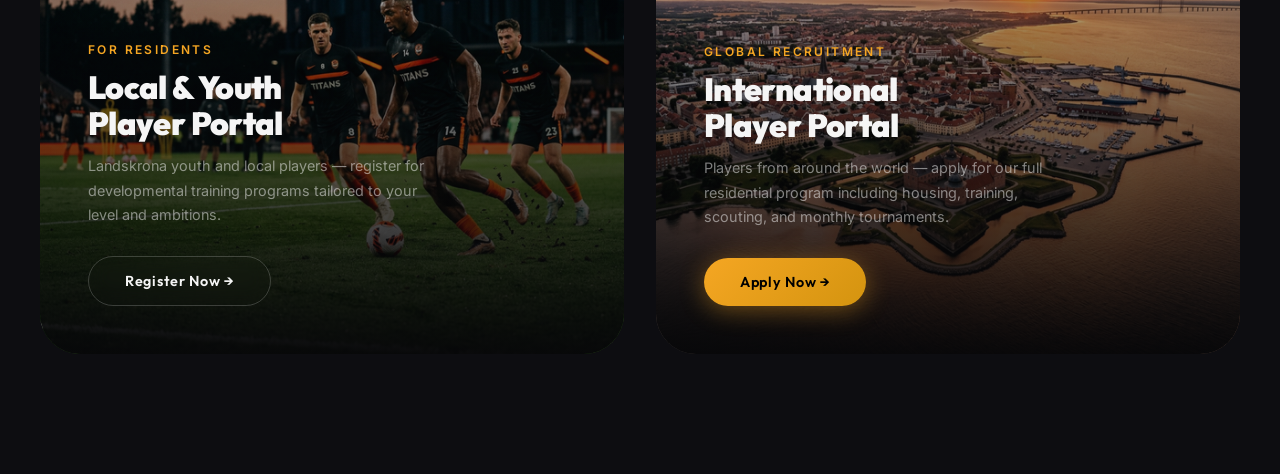
==== commit e9f0b1c2: "Fix alignment and redesign Ambassadors section" ====
--- a/index.html
+++ b/index.html
@@ -1,13 +1,16 @@
 <!DOCTYPE html>
 <html lang="en">
+
 <head>
   <meta charset="UTF-8" />
   <meta name="viewport" content="width=device-width, initial-scale=1.0" />
   <title>Force Per4mance | Elite Football Academy — Landskrona, Sweden</title>
-  <meta name="description" content="Force Per4mance (FP4) is an elite football development program based in Landskrona, Sweden. We develop local youth, professional players, and recruit international talent across Scandinavia." />
+  <meta name="description"
+    content="Force Per4mance (FP4) is an elite football development program based in Landskrona, Sweden. We develop local youth, professional players, and recruit international talent across Scandinavia." />
   <link rel="stylesheet" href="style.css" />
   <link rel="icon" type="image/png" href="assets/logo.png" />
 </head>
+
 <body>
 
   <!-- Global Navbar Container -->
@@ -36,18 +39,24 @@
 
       <div class="hero-ctas reveal reveal-delay-3">
         <a href="portal-international.html" class="btn btn-primary">
-          <svg width="16" height="16" fill="none" viewBox="0 0 24 24" stroke="currentColor" stroke-width="2"><path d="M12 2a10 10 0 110 20A10 10 0 0112 2zm0 0v20M2 12h20"/></svg>
+          <svg width="16" height="16" fill="none" viewBox="0 0 24 24" stroke="currentColor" stroke-width="2">
+            <path d="M12 2a10 10 0 110 20A10 10 0 0112 2zm0 0v20M2 12h20" />
+          </svg>
           Apply for International Program
         </a>
         <a href="#programs" class="btn btn-ghost">
           Explore Programs
-          <svg width="14" height="14" fill="none" viewBox="0 0 24 24" stroke="currentColor" stroke-width="2"><path d="M5 12h14M12 5l7 7-7 7"/></svg>
+          <svg width="14" height="14" fill="none" viewBox="0 0 24 24" stroke="currentColor" stroke-width="2">
+            <path d="M5 12h14M12 5l7 7-7 7" />
+          </svg>
         </a>
       </div>
     </div>
 
     <div class="hero-scroll">
-      <svg width="18" height="18" fill="none" viewBox="0 0 24 24" stroke="currentColor" stroke-width="1.5"><path d="M12 5v14M5 12l7 7 7-7"/></svg>
+      <svg width="18" height="18" fill="none" viewBox="0 0 24 24" stroke="currentColor" stroke-width="1.5">
+        <path d="M12 5v14M5 12l7 7 7-7" />
+      </svg>
       <span>Scroll</span>
     </div>
   </section>
@@ -91,31 +100,38 @@
             <div class="divider"></div>
             <h2 class="headline">From Landskrona<br />to the World</h2>
             <p class="subhead" style="margin-top:16px;">
-              Born on the streets and pitches of Landskrona in 2024, Force Per4mance started as a youth development program for local kids chasing a dream. It quickly became the premier training destination for professional players in the region.
+              Born on the streets and pitches of Landskrona in 2024, Force Per4mance started as a youth development
+              program for local kids chasing a dream. It quickly became the premier training destination for
+              professional players in the region.
             </p>
             <p style="margin-top:16px;font-size:0.9rem;color:var(--fp4-muted);line-height:1.8;">
-              Now we're taking on our biggest challenge yet — creating an international pathway for talented players from around the globe to come to Scandinavia, get coached by elite staff, get seen by scouts, and carve out a professional football career.
+              Now we're taking on our biggest challenge yet — creating an international pathway for talented players
+              from around the globe to come to Scandinavia, get coached by elite staff, get seen by scouts, and carve
+              out a professional football career.
             </p>
           </div>
           <div class="about-feature reveal reveal-delay-1">
             <div class="about-feature-icon">🦁</div>
             <div>
               <h4>Elite Coaching Staff</h4>
-              <p>Our coaches have direct connections to professional clubs and scouting networks across Scandinavia and Europe.</p>
+              <p>Our coaches have direct connections to professional clubs and scouting networks across Scandinavia and
+                Europe.</p>
             </div>
           </div>
           <div class="about-feature reveal reveal-delay-2">
             <div class="about-feature-icon">🌍</div>
             <div>
               <h4>International Reach</h4>
-              <p>Players from across Africa, the Americas, Asia, and Europe have come through our doors. We're building a global football family in Landskrona.</p>
+              <p>Players from across Africa, the Americas, Asia, and Europe have come through our doors. We're building
+                a global football family in Landskrona.</p>
             </div>
           </div>
           <div class="about-feature reveal reveal-delay-3">
             <div class="about-feature-icon">🏆</div>
             <div>
               <h4>Ambassadors of Landskrona</h4>
-              <p>We don't just develop players — we bring the world to Landskrona, elevating the city through monthly international tournaments and events.</p>
+              <p>We don't just develop players — we bring the world to Landskrona, elevating the city through monthly
+                international tournaments and events.</p>
             </div>
           </div>
         </div>
@@ -132,42 +148,53 @@
           <div class="divider"></div>
           <h2 class="headline">Thierry <span class="grad">Zahui</span></h2>
           <p class="subhead" style="margin-top:16px;">
-            Hi, I’m Thierry Zahui, a former professional footballer with years of experience playing at the highest levels. Football has always been my passion, and I’m dedicated to helping players improve their skills, confidence, and performance on the field.
+            Hi, I’m Thierry Zahui, a former professional footballer with years of experience playing at the highest
+            levels. Football has always been my passion, and I’m dedicated to helping players improve their skills,
+            confidence, and performance on the field.
           </p>
           <p style="margin-top:16px;font-size:0.9rem;color:var(--fp4-muted);line-height:1.8;">
-            Throughout my career, I’ve gained valuable experience and accomplishments. I provide personalized training sessions to help refine your technique, build strength and speed, and master ball control. Let’s work together to elevate your football journey!
+            Throughout my career, I’ve gained valuable experience and accomplishments. I provide personalized training
+            sessions to help refine your technique, build strength and speed, and master ball control. Let’s work
+            together to elevate your football journey!
           </p>
-          
+
           <div style="margin-top:24px;display:flex;flex-direction:column;gap:12px;">
             <div style="display:flex;align-items:center;gap:12px;">
               <div style="color:var(--fp4-orange);font-size:1.2rem;">✓</div>
-              <p style="font-size:0.9rem;color:var(--fp4-white);margin:0;">Playing in Sweden’s elite football leagues.</p>
+              <p style="font-size:0.9rem;color:var(--fp4-white);margin:0;">Playing in Sweden’s elite football leagues.
+              </p>
             </div>
             <div style="display:flex;align-items:center;gap:12px;">
               <div style="color:var(--fp4-orange);font-size:1.2rem;">✓</div>
-              <p style="font-size:0.9rem;color:var(--fp4-white);margin:0;">Coaching youth and senior teams at competitive levels.</p>
+              <p style="font-size:0.9rem;color:var(--fp4-white);margin:0;">Coaching youth and senior teams at
+                competitive levels.</p>
             </div>
             <div style="display:flex;align-items:center;gap:12px;">
               <div style="color:var(--fp4-orange);font-size:1.2rem;">✓</div>
-              <p style="font-size:0.9rem;color:var(--fp4-white);margin:0;">Earning a <strong>UEFA Advanced Elite Youth Diploma</strong>.</p>
+              <p style="font-size:0.9rem;color:var(--fp4-white);margin:0;">Earning a <strong>UEFA Advanced Elite Youth
+                  Diploma</strong>.</p>
             </div>
             <div style="display:flex;align-items:center;gap:12px;">
               <div style="color:var(--fp4-orange);font-size:1.2rem;">✓</div>
-              <p style="font-size:0.9rem;color:var(--fp4-white);margin:0;">Working as an instructor at the <strong>Malmö FF Academy</strong>.</p>
+              <p style="font-size:0.9rem;color:var(--fp4-white);margin:0;">Working as an instructor at the <strong>Malmö
+                  FF Academy</strong>.</p>
             </div>
             <div style="display:flex;align-items:center;gap:12px;">
               <div style="color:var(--fp4-orange);font-size:1.2rem;">✓</div>
-              <p style="font-size:0.9rem;color:var(--fp4-white);margin:0;">Serving as a <strong>certified football scout (IPSO Level 1)</strong>.</p>
+              <p style="font-size:0.9rem;color:var(--fp4-white);margin:0;">Serving as a <strong>certified football scout
+                  (IPSO Level 1)</strong>.</p>
             </div>
           </div>
 
           <div style="margin-top:32px;">
-            <a href="mailto:info@forceper4mance.com" class="btn btn-primary" style="padding:12px 28px;font-size:0.85rem;">Get in touch</a>
-          </div>
-        </div>
-        
+            <a href="mailto:info@forceper4mance.com" class="btn btn-primary"
+              style="padding:12px 28px;font-size:0.85rem;">Get in touch</a>
+          </div>
+        </div>
+
         <div class="about-img-wrap reveal reveal-delay-2" style="aspect-ratio:1/1;">
-          <img src="https://storage.googleapis.com/fp4_bucket_logos/Thierry%20Zahui_celebrate%20(1).jpg" alt="Thierry Zahui, Founder of Force Per4mance" style="object-position:top;" />
+          <img src="https://storage.googleapis.com/fp4_bucket_logos/Thierry%20Zahui_celebrate%20(1).jpg"
+            alt="Thierry Zahui, Founder of Force Per4mance" style="object-position:top;" />
           <div class="about-badge-float" style="right:32px;left:auto;">
             <strong>TZ 19</strong>
             <span>Founder & Head Coach</span>
@@ -183,7 +210,9 @@
       <div class="section-header center reveal">
         <div class="label">What We Offer</div>
         <h2 class="headline">Three Paths to<br /><span class="grad">Your Potential</span></h2>
-        <p class="subhead" style="margin-top:16px;">Whether you're a local youth just starting out, a pro looking to sharpen your edge, or an international player ready to break into Scandinavian football — we have a program for you.</p>
+        <p class="subhead" style="margin-top:16px;">Whether you're a local youth just starting out, a pro looking to
+          sharpen your edge, or an international player ready to break into Scandinavian football — we have a program
+          for you.</p>
       </div>
       <div class="programs-grid">
 
@@ -192,8 +221,10 @@
           <div class="program-card-body">
             <div class="program-icon">⚽</div>
             <h3>Youth &amp; Local</h3>
-            <p>Structured development for local Landskrona kids. From fundamentals to advanced technique, we build the next generation of Swedish football talent.</p>
-            <a href="portal-local.html" class="btn btn-outline-orange" style="padding:10px 24px;font-size:0.8rem;">Apply as Local Player</a>
+            <p>Structured development for local Landskrona kids. From fundamentals to advanced technique, we build the
+              next generation of Swedish football talent.</p>
+            <a href="portal-local.html" class="btn btn-outline-orange" style="padding:10px 24px;font-size:0.8rem;">Apply
+              as Local Player</a>
           </div>
         </div>
 
@@ -202,8 +233,10 @@
           <div class="program-card-body">
             <div class="program-icon">🏋️</div>
             <h3>Professional</h3>
-            <p>Elite conditioning, tactical sessions, and performance analysis for professional and semi-professional players based in Skandinavia. Train alongside the best.</p>
-            <a href="portal-local.html" class="btn btn-outline-orange" style="padding:10px 24px;font-size:0.8rem;">Apply as Pro Player</a>
+            <p>Elite conditioning, tactical sessions, and performance analysis for professional and semi-professional
+              players based in Skandinavia. Train alongside the best.</p>
+            <a href="portal-local.html" class="btn btn-outline-orange" style="padding:10px 24px;font-size:0.8rem;">Apply
+              as Pro Player</a>
           </div>
         </div>
 
@@ -211,9 +244,12 @@
           <div class="program-card-img" style="background-image:url('assets/landskrona.png')"></div>
           <div class="program-card-body">
             <div class="program-icon">✈️</div>
-            <h3>International <span class="label" style="font-size:0.6rem;vertical-align:middle;margin-left:8px;">Featured</span></h3>
-            <p>Relocate to Landskrona. We provide housing, food, training, scouting exposure, and tournament opportunities. Your gateway to Scandinavian football.</p>
-            <a href="portal-international.html" class="btn btn-primary" style="padding:10px 24px;font-size:0.8rem;">Apply Now</a>
+            <h3>International <span class="label"
+                style="font-size:0.6rem;vertical-align:middle;margin-left:8px;">Featured</span></h3>
+            <p>Relocate to Landskrona. We provide housing, food, training, scouting exposure, and tournament
+              opportunities. Your gateway to Scandinavian football.</p>
+            <a href="portal-international.html" class="btn btn-primary"
+              style="padding:10px 24px;font-size:0.8rem;">Apply Now</a>
           </div>
         </div>
 
@@ -227,44 +263,51 @@
       <div class="section-header center reveal" style="margin-bottom:64px;">
         <div class="label">International Program</div>
         <h2 class="headline">Everything You Need.<br /><span class="grad">We've Got You.</span></h2>
-        <p class="subhead" style="margin-top:16px;">We make it easy for international talent to focus on one thing: football. We handle everything else.</p>
+        <p class="subhead" style="margin-top:16px;">We make it easy for international talent to focus on one thing:
+          football. We handle everything else.</p>
       </div>
 
       <div class="intl-grid reveal">
         <div class="intl-item">
           <div class="intl-item-icon">🏠</div>
           <h4>Housing</h4>
-          <p>Comfortable, fully furnished accommodation provided from day one. You arrive — it's ready. No search, no stress, no cost.</p>
+          <p>Comfortable, fully furnished accommodation provided from day one. You arrive — it's ready. No search, no
+            stress, no cost.</p>
           <span class="intl-tag">Included</span>
         </div>
         <div class="intl-item">
           <div class="intl-item-icon">🍽️</div>
           <h4>Nutrition &amp; Meals</h4>
-          <p>High-performance nutrition tailored to your training load. Fuel that matches your ambition, every day of the program.</p>
+          <p>High-performance nutrition tailored to your training load. Fuel that matches your ambition, every day of
+            the program.</p>
           <span class="intl-tag">Included</span>
         </div>
         <div class="intl-item">
           <div class="intl-item-icon">🚌</div>
           <h4>In-Country Travel</h4>
-          <p>All local transportation arranged — training ground, games, scouting events. You focus on football, we handle the logistics.</p>
+          <p>All local transportation arranged — training ground, games, scouting events. You focus on football, we
+            handle the logistics.</p>
           <span class="intl-tag">Included</span>
         </div>
         <div class="intl-item">
           <div class="intl-item-icon">🎯</div>
           <h4>Elite Training</h4>
-          <p>Daily structured sessions with experienced coaches. Tactical development, strength and conditioning, position-specific coaching.</p>
+          <p>Daily structured sessions with experienced coaches. Tactical development, strength and conditioning,
+            position-specific coaching.</p>
           <span class="intl-tag">Daily Sessions</span>
         </div>
         <div class="intl-item">
           <div class="intl-item-icon">👁️</div>
           <h4>Scouting Exposure</h4>
-          <p>Organized friendly matches and scouted sessions directly with Scandinavian clubs and coaches actively looking for new talent.</p>
+          <p>Organized friendly matches and scouted sessions directly with Scandinavian clubs and coaches actively
+            looking for new talent.</p>
           <span class="intl-tag">Regular Events</span>
         </div>
         <div class="intl-item">
           <div class="intl-item-icon">🏟️</div>
           <h4>Friendly Games</h4>
-          <p>Regular arranged fixtures with local and regional clubs so you can showcase your form in match conditions with real observers.</p>
+          <p>Regular arranged fixtures with local and regional clubs so you can showcase your form in match conditions
+            with real observers.</p>
           <span class="intl-tag">Weekly</span>
         </div>
       </div>
@@ -290,7 +333,9 @@
             Monthly Tournaments. Global Exposure. Local Legacy.
           </h3>
           <p style="margin-top:16px;max-width:560px;font-size:0.95rem;color:var(--fp4-muted);line-height:1.8;">
-            Every month, Force Per4mance hosts 5v5 and full-format tournaments in Landskrona. International players compete alongside local talent, watched by scouts, streamed online, and celebrated by the community. Build your social following. Build your brand. Build your career.
+            Every month, Force Per4mance hosts 5v5 and full-format tournaments in Landskrona. International players
+            compete alongside local talent, watched by scouts, streamed online, and celebrated by the community. Build
+            your social following. Build your brand. Build your career.
           </p>
           <div class="tournament-chips">
             <span class="chip">🏆 5v5 Tournaments</span>
@@ -311,14 +356,21 @@
   <!-- ===== CITY ===== -->
   <section class="city-section" id="city">
     <div class="city-bg"></div>
-    <div class="city-content">
-      <div class="label reveal">Landskrona, Sweden</div>
-      <div class="divider"></div>
-      <h2 class="headline reveal reveal-delay-1">Ambassadors<br />of a City</h2>
-      <p class="subhead reveal reveal-delay-2" style="margin-top:20px;">
-        Nestled on the southwestern coast of Sweden, Landskrona is a hidden gem — a city with history, culture, and growing pride. When international players come here, they don't just train. They become part of a community, they represent Landskrona to the world. And Landskrona represents the very best of Scandinavian culture to them.
-      </p>
-      <a href="#international" class="btn btn-primary reveal reveal-delay-3" style="margin-top:36px;">Learn About the Program</a>
+    <div class="container" style="position:relative; z-index:2; height:100%; display:flex; align-items:center;">
+      <div class="city-content">
+        <div class="label reveal">Landskrona, Sweden</div>
+        <div class="divider"></div>
+        <h2 class="headline reveal reveal-delay-1">Ambassadors<br />of a City</h2>
+        <p class="subhead reveal reveal-delay-2"
+          style="margin-top:20px; color:rgba(255,255,255,0.85); line-height:1.8;">
+          Nestled on the southwestern coast of Sweden, Landskrona is a hidden gem — a city with history, culture, and
+          growing pride. When international players come here, they don't just train. They become part of a community,
+          they represent Landskrona to the world. And Landskrona represents the very best of Scandinavian culture to
+          them.
+        </p>
+        <a href="#international" class="btn btn-primary reveal reveal-delay-3" style="margin-top:36px;">Learn About the
+          Program</a>
+      </div>
     </div>
   </section>
 
@@ -337,7 +389,8 @@
           <div class="portal-card-body">
             <div class="label" style="margin-bottom:12px;">For Residents</div>
             <h3>Local &amp; Youth<br />Player Portal</h3>
-            <p>Landskrona youth and local players — register for developmental training programs tailored to your level and ambitions.</p>
+            <p>Landskrona youth and local players — register for developmental training programs tailored to your level
+              and ambitions.</p>
             <a href="portal-local.html" class="btn btn-ghost">Register Now →</a>
           </div>
         </div>
@@ -348,7 +401,8 @@
           <div class="portal-card-body">
             <div class="label" style="margin-bottom:12px;">Global Recruitment</div>
             <h3>International<br />Player Portal</h3>
-            <p>Players from around the world — apply for our full residential program including housing, training, scouting, and monthly tournaments.</p>
+            <p>Players from around the world — apply for our full residential program including housing, training,
+              scouting, and monthly tournaments.</p>
             <a href="portal-international.html" class="btn btn-primary">Apply Now →</a>
           </div>
         </div>
@@ -366,4 +420,5 @@
     initGlobalUI();
   </script>
 </body>
-</html>
+
+</html>
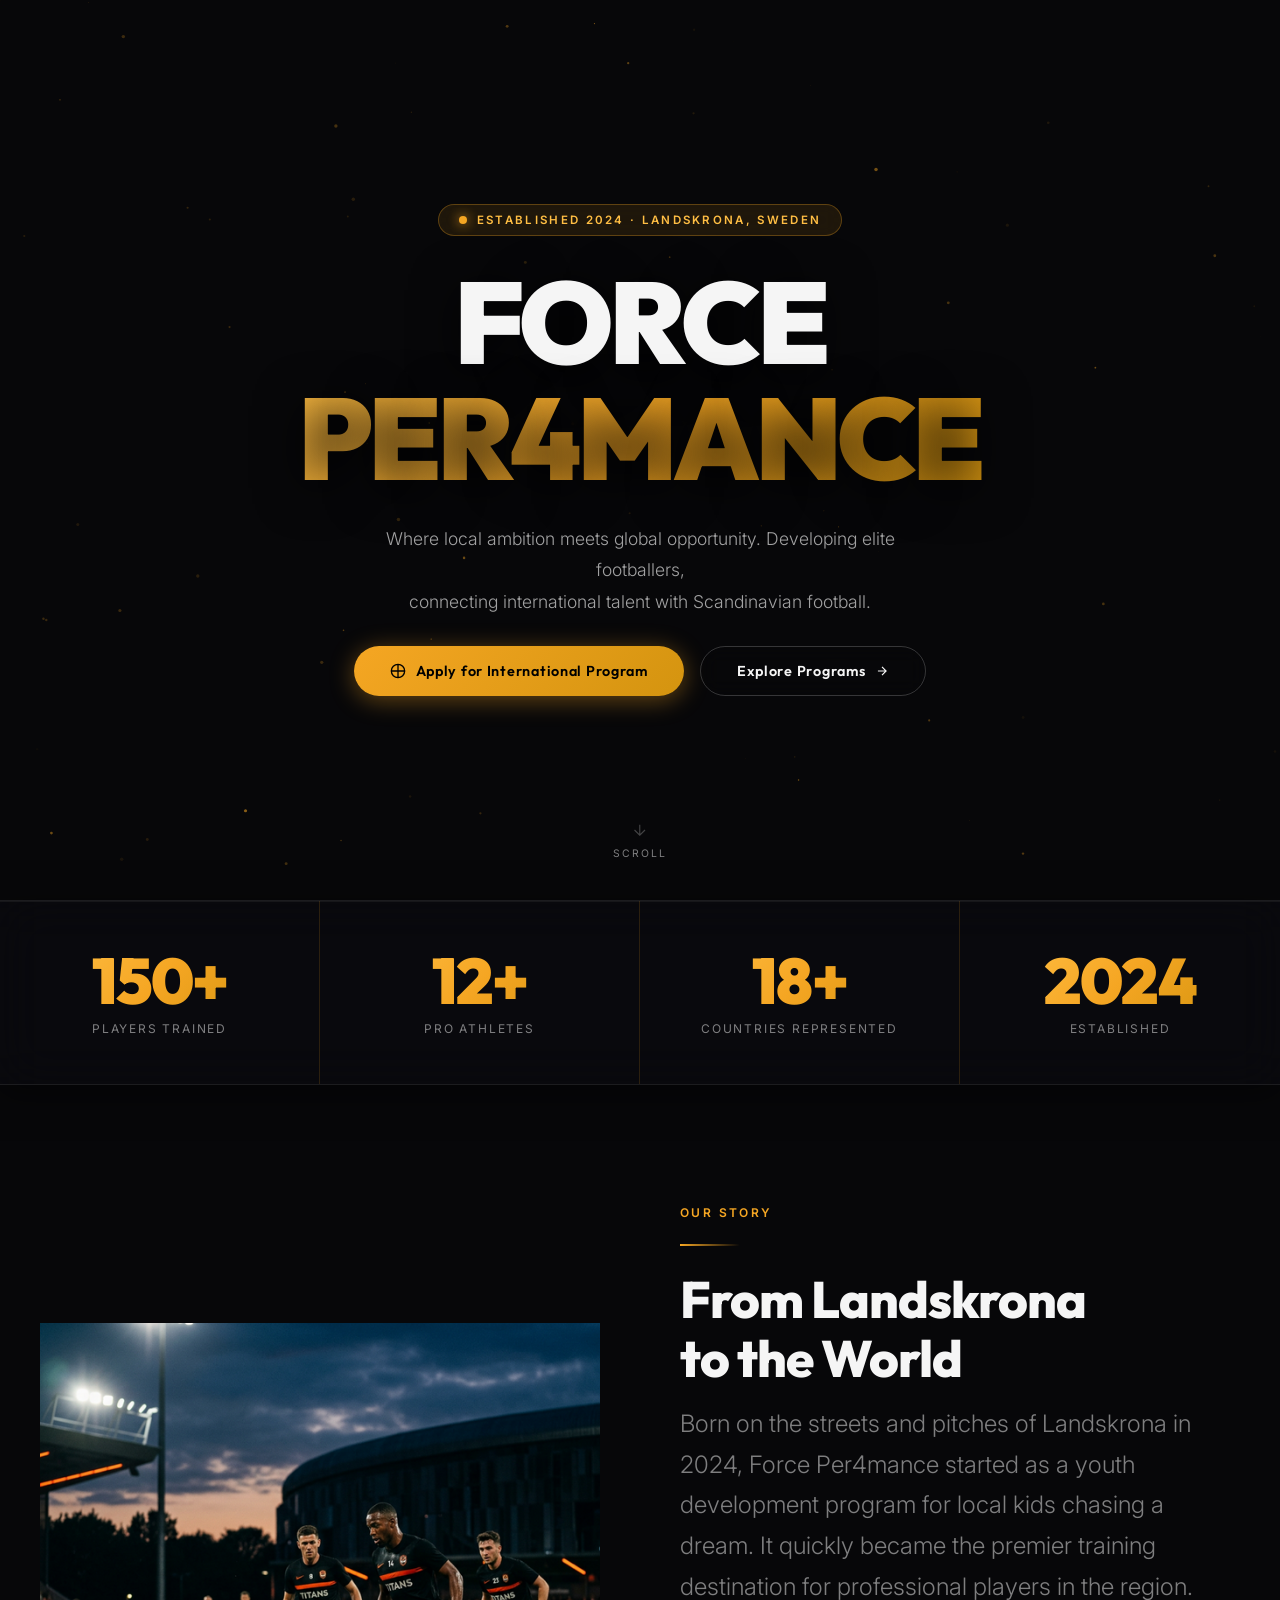
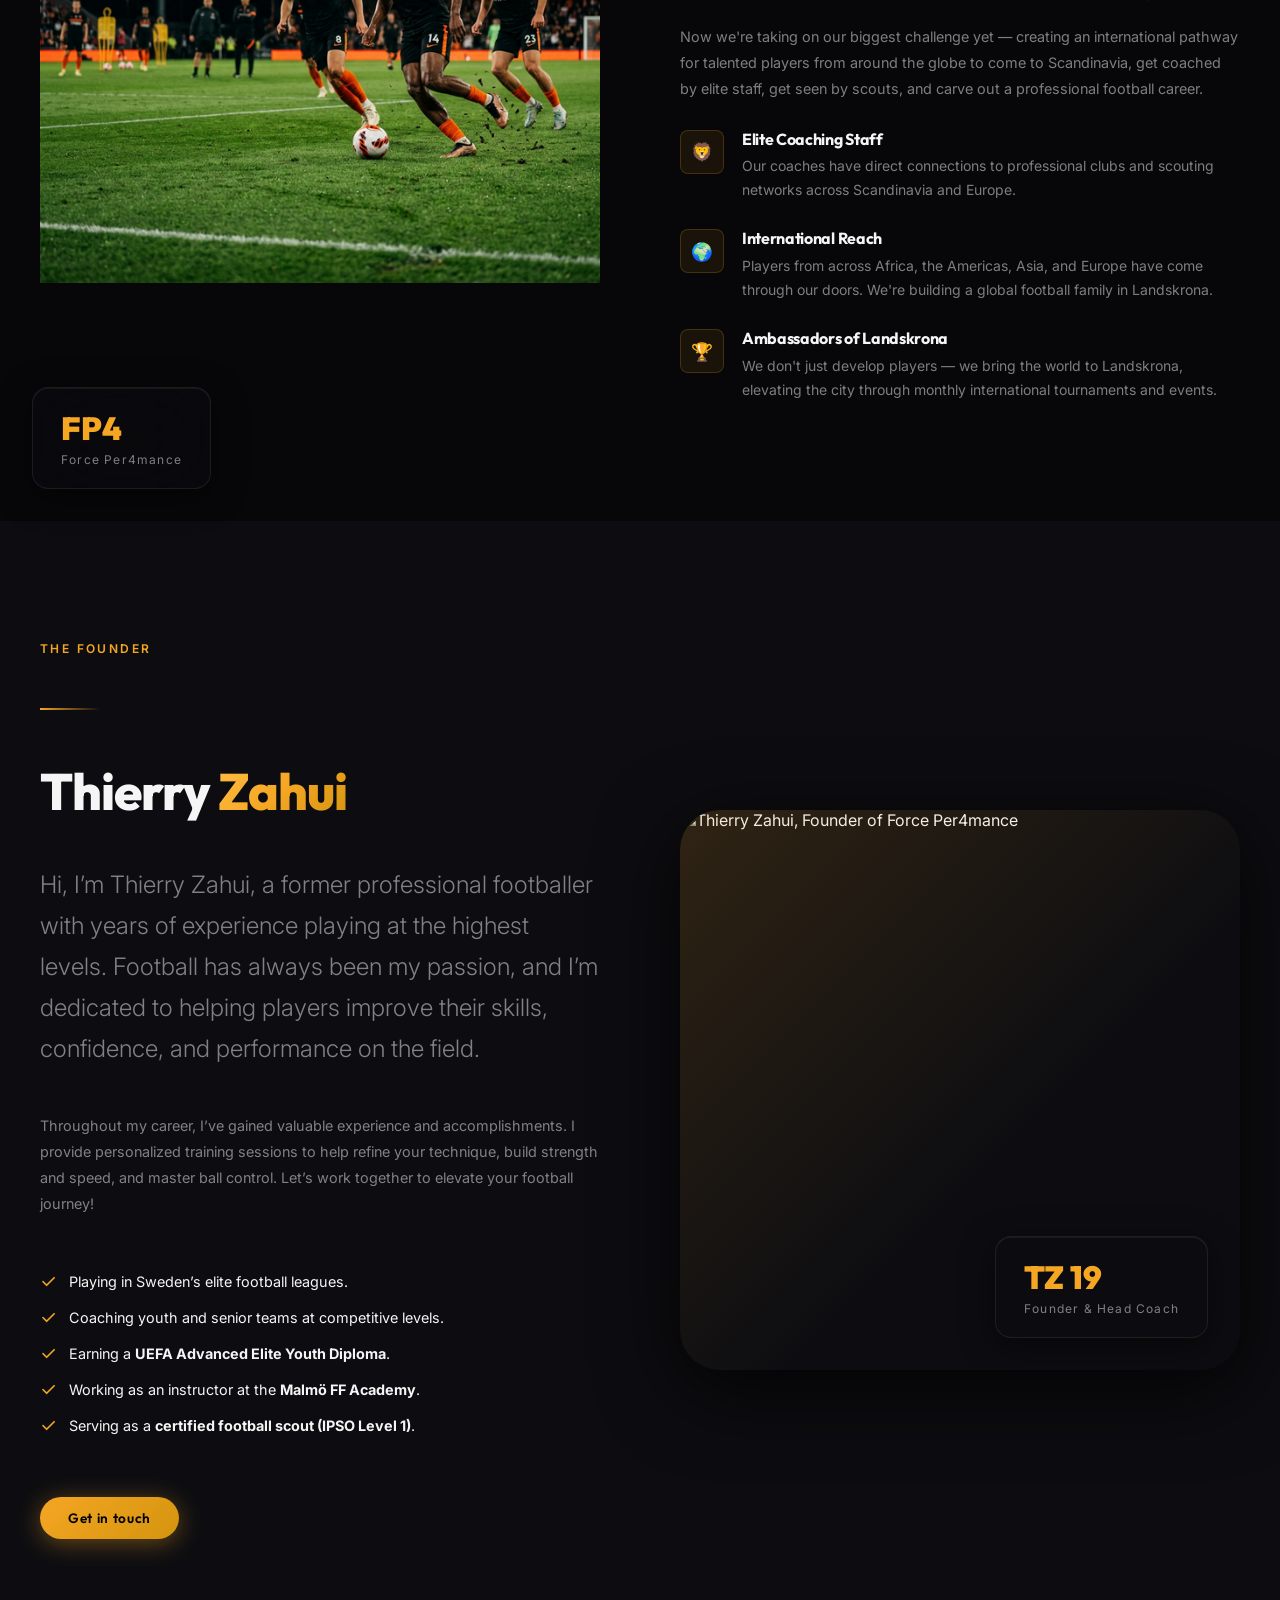
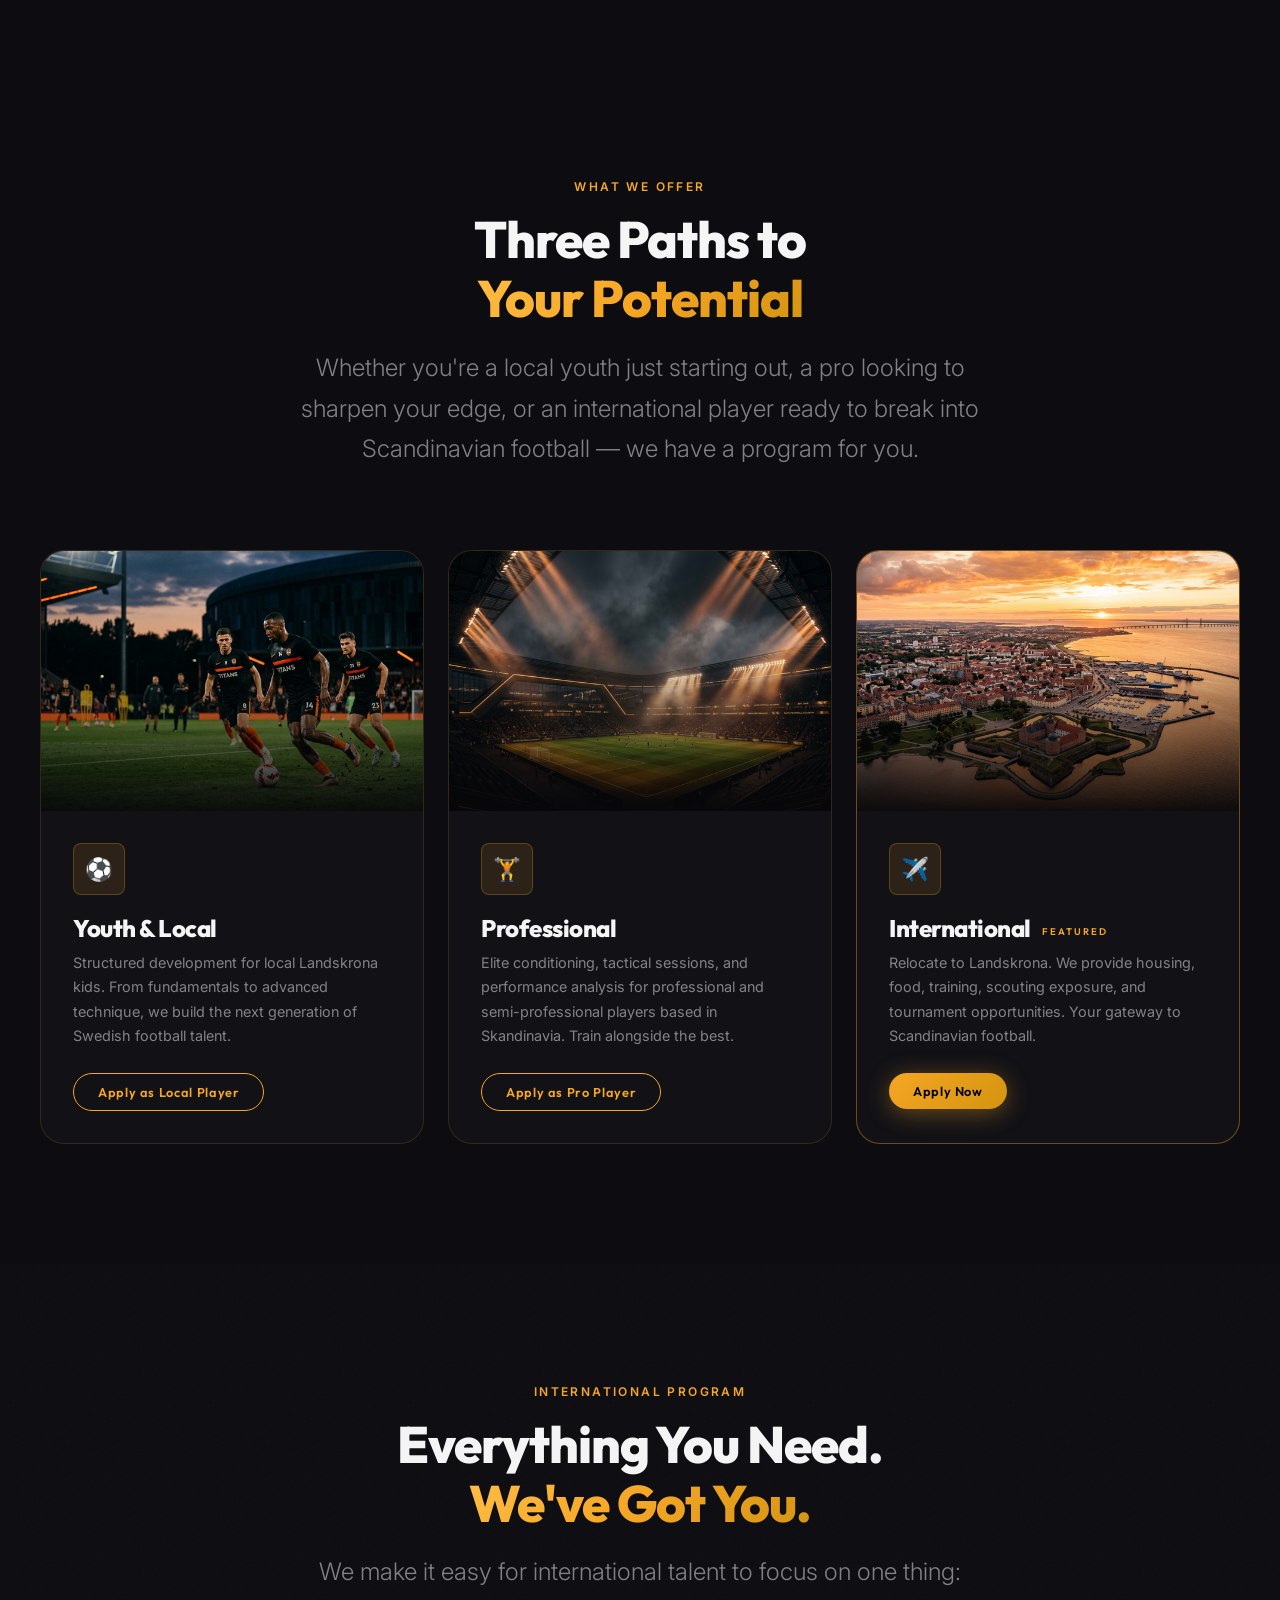
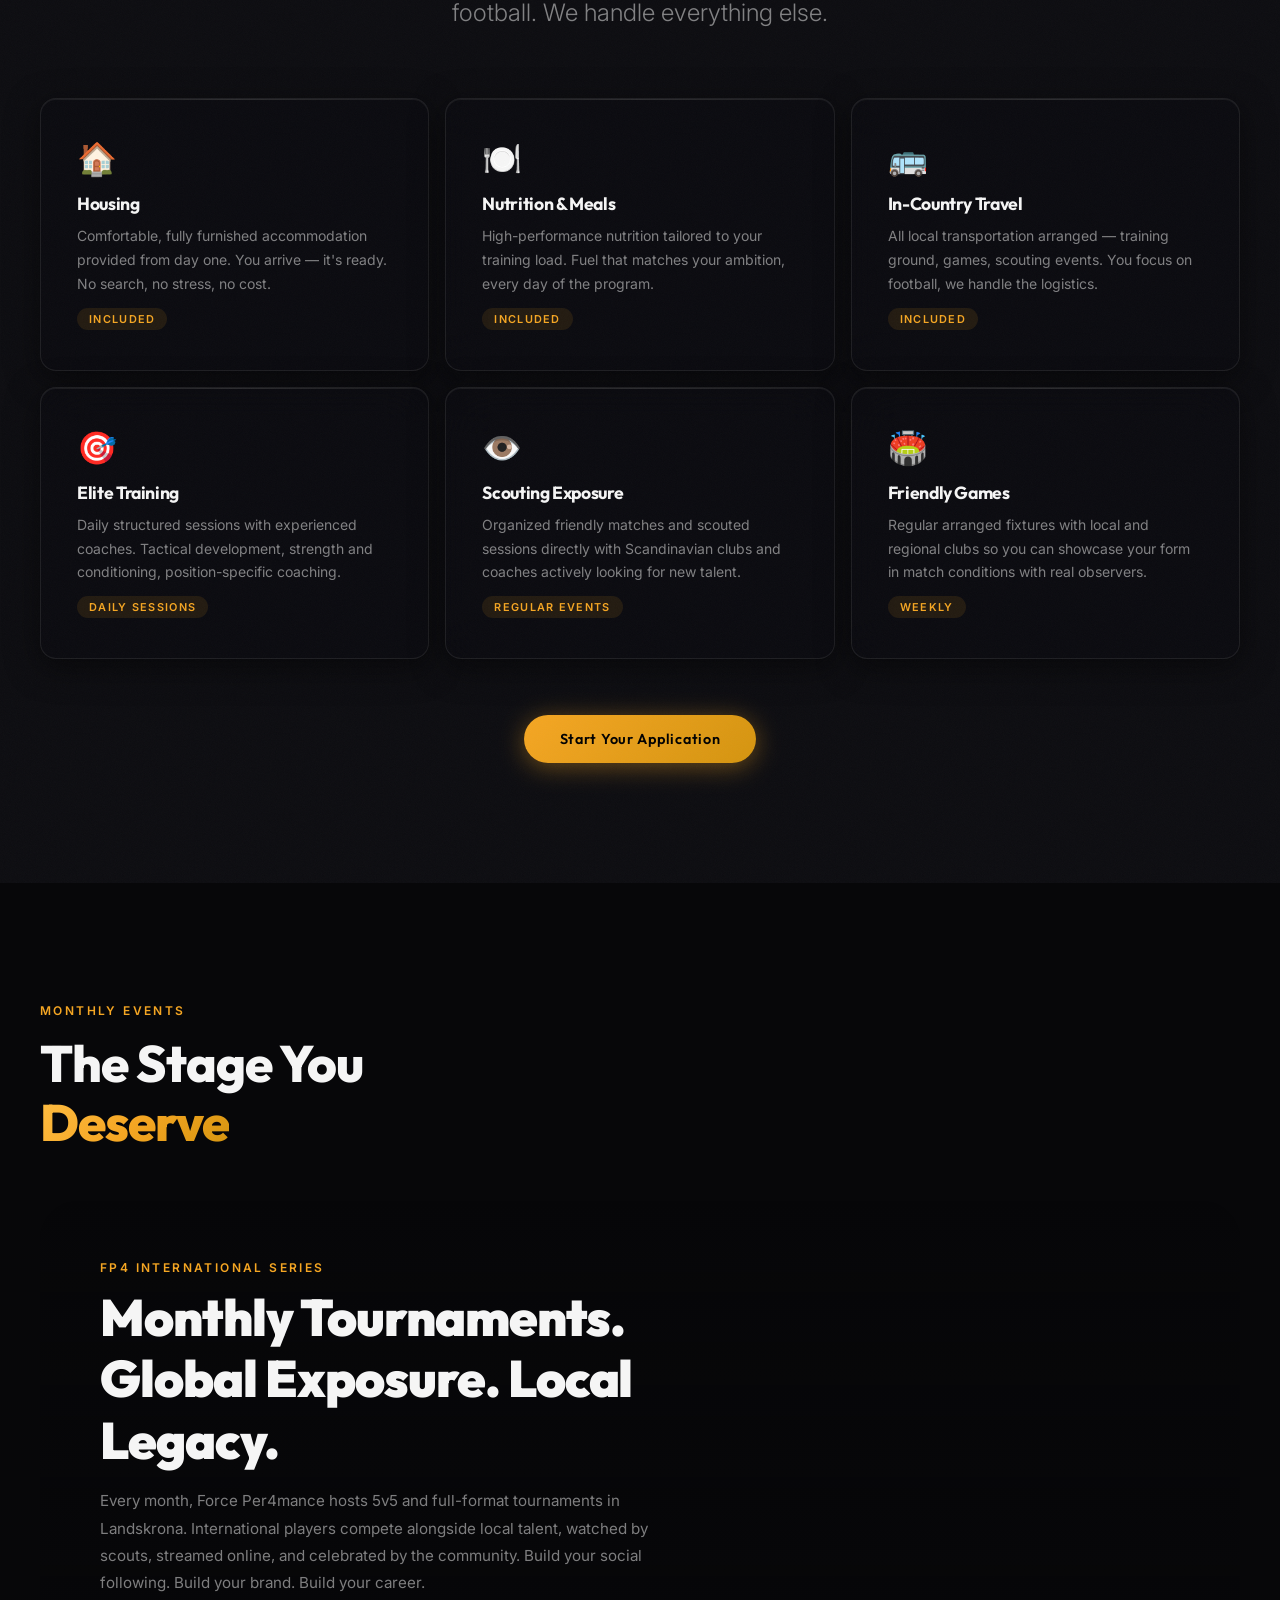
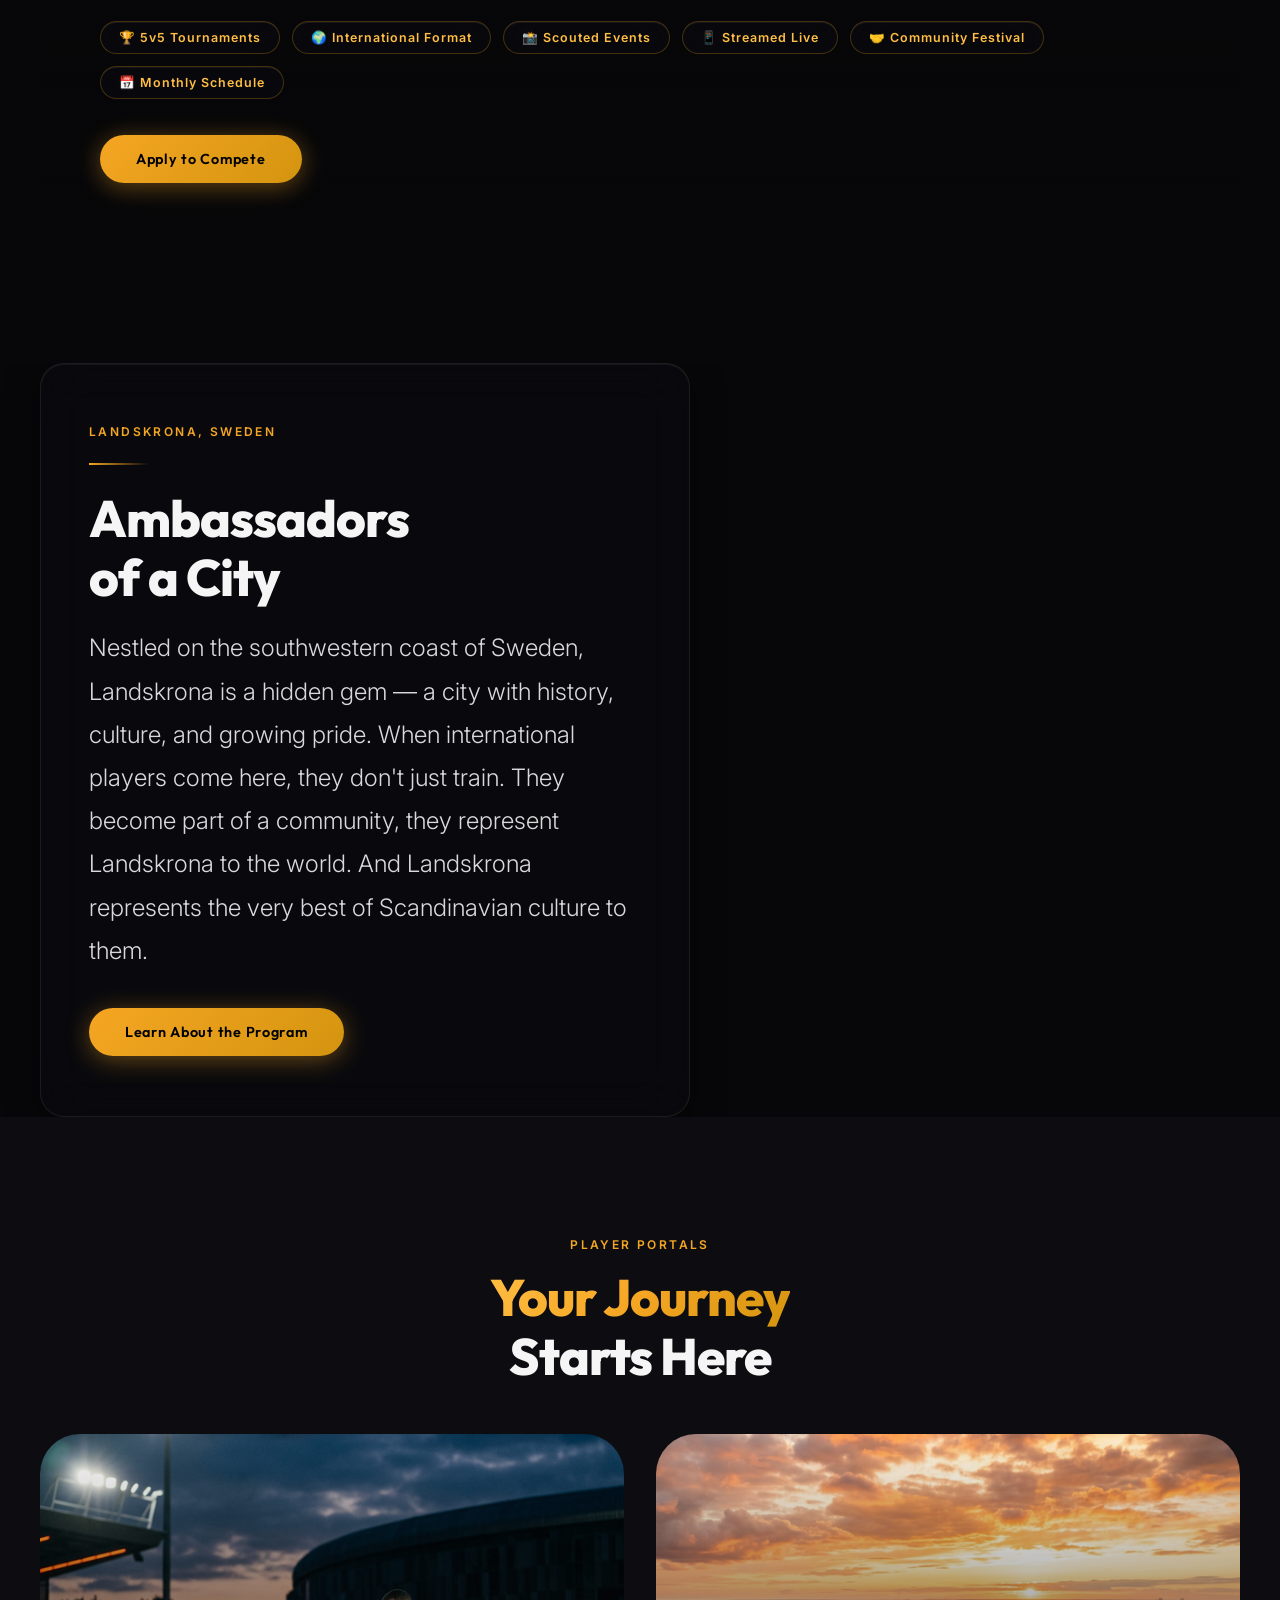
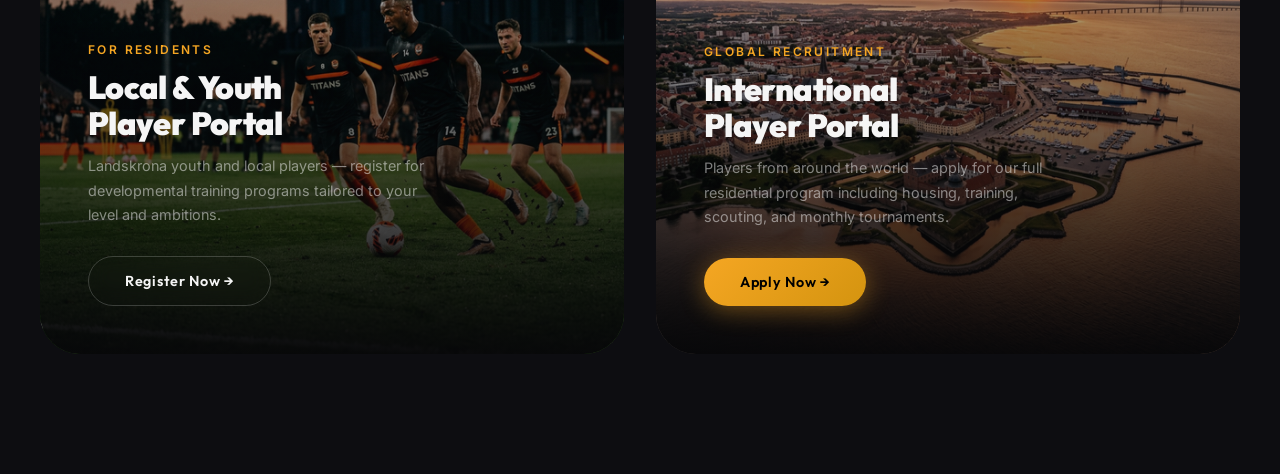
==== commit 79d93bbc: "Fix mobile menu responsiveness and layout issues" ====
--- a/index.html
+++ b/index.html
@@ -7,7 +7,11 @@
   <title>Force Per4mance | Elite Football Academy — Landskrona, Sweden</title>
   <meta name="description"
     content="Force Per4mance (FP4) is an elite football development program based in Landskrona, Sweden. We develop local youth, professional players, and recruit international talent across Scandinavia." />
-  <link rel="stylesheet" href="style.css" />
+
+  <link rel="preconnect" href="https://fonts.googleapis.com">
+  <link rel="preconnect" href="https://fonts.gstatic.com" crossorigin>
+  <link rel="preconnect" href="https://firebasestorage.googleapis.com">
+  <link rel="stylesheet" href="style.css?v=3" />
   <link rel="icon" type="image/png" href="assets/logo.png" />
 </head>
 
@@ -88,7 +92,7 @@
     <div class="container">
       <div class="about-grid">
         <div class="about-img_wrap reveal">
-          <img src="assets/training.png" alt="FP4 Training Session" />
+          <img src="assets/training.png" alt="FP4 Training Session" loading="lazy" />
           <div class="about-badge-float">
             <strong>FP4</strong>
             <span>Force Per4mance</span>
@@ -414,10 +418,10 @@
   <!-- Global Footer Container -->
   <div id="footer-container"></div>
 
-  <script src="main.js"></script>
+  <script src="main.js?v=3" defer></script>
   <script type="module">
     import { initGlobalUI } from './js/ui.js';
-    initGlobalUI();
+    initGlobalUI;
   </script>
 </body>
 
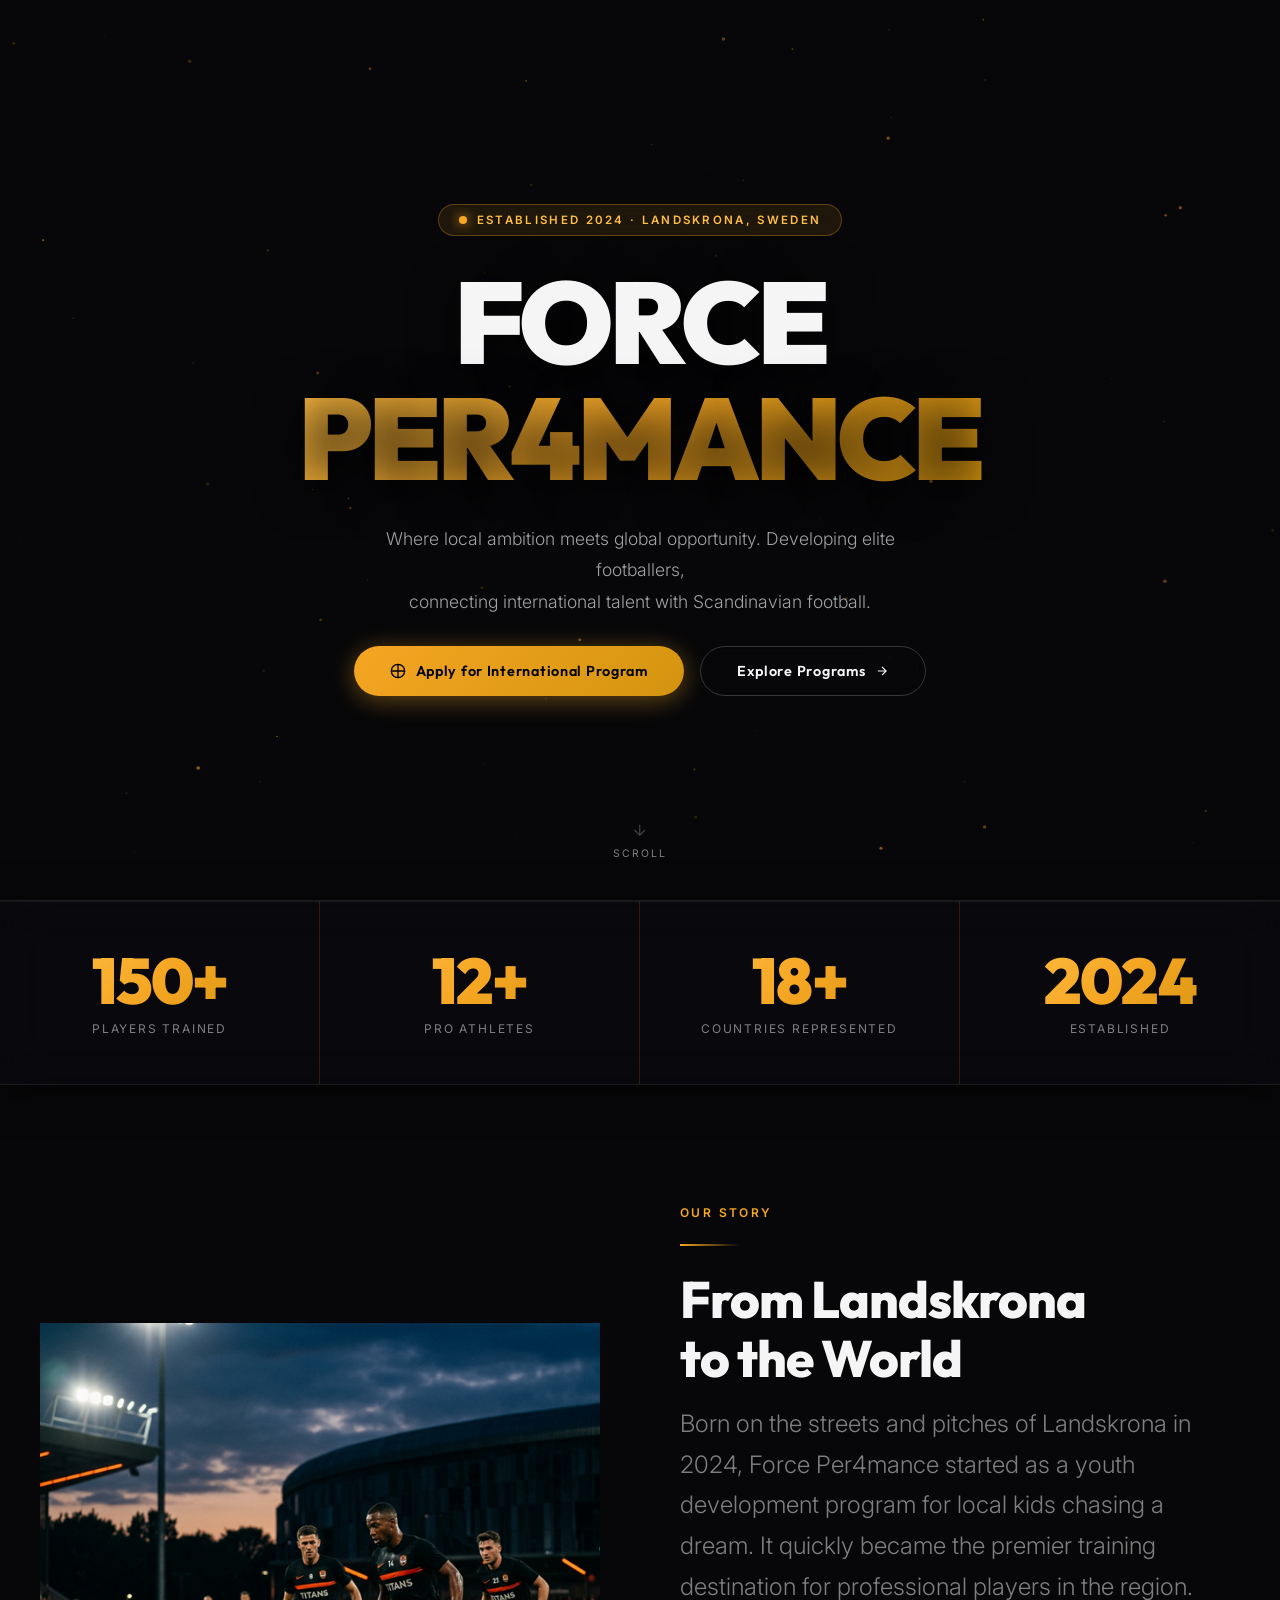
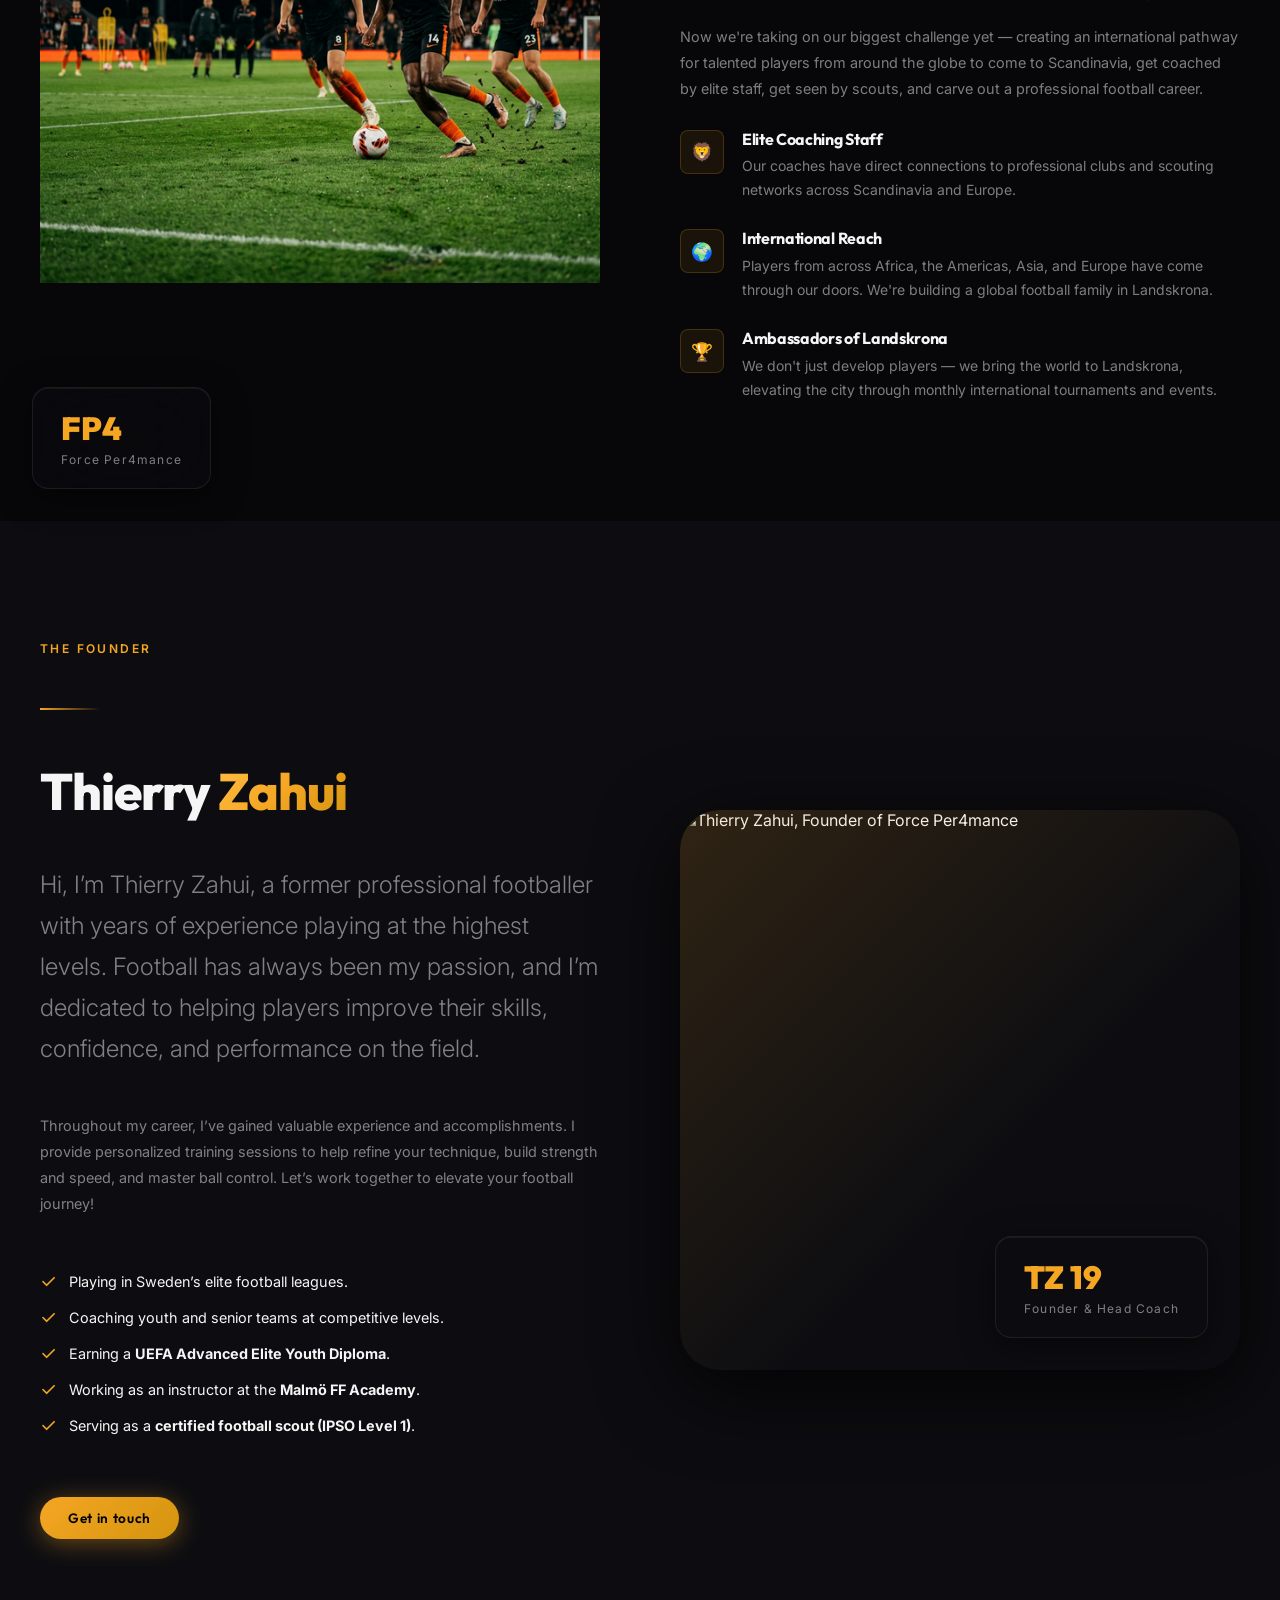
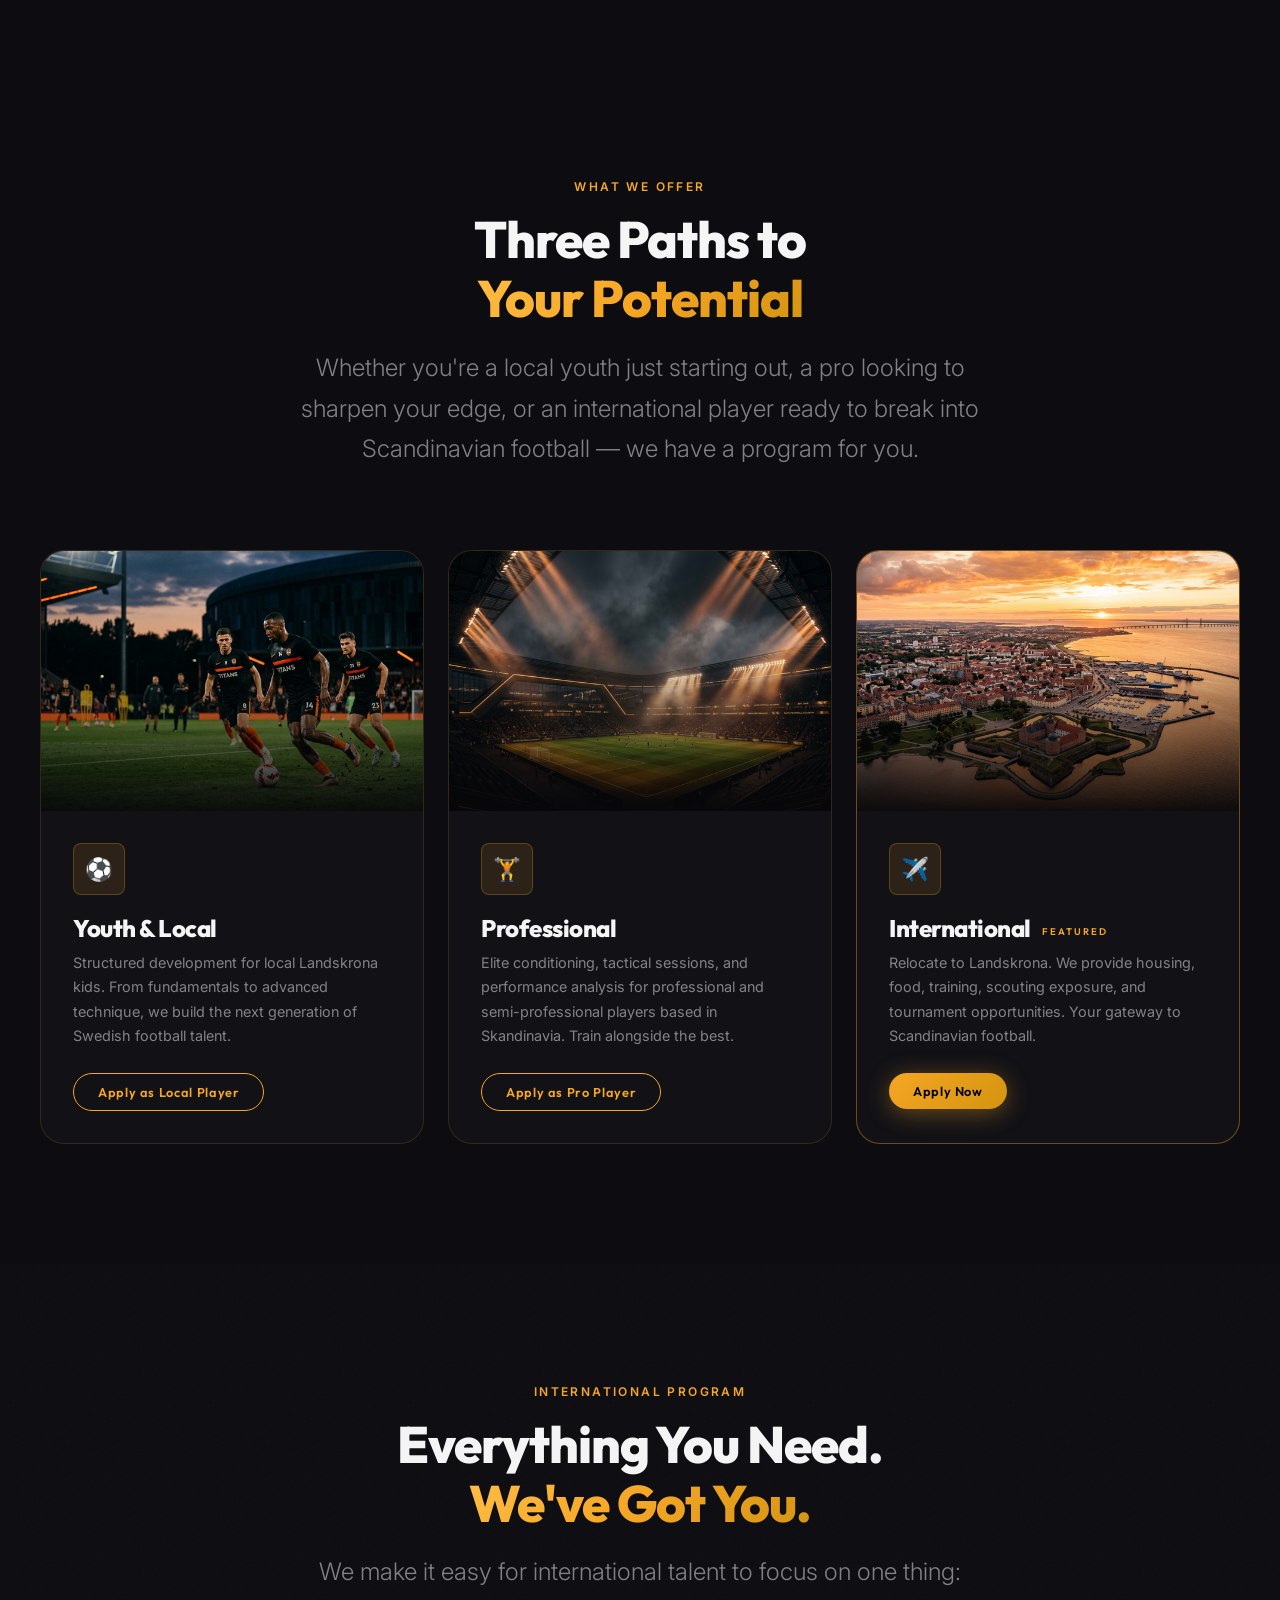
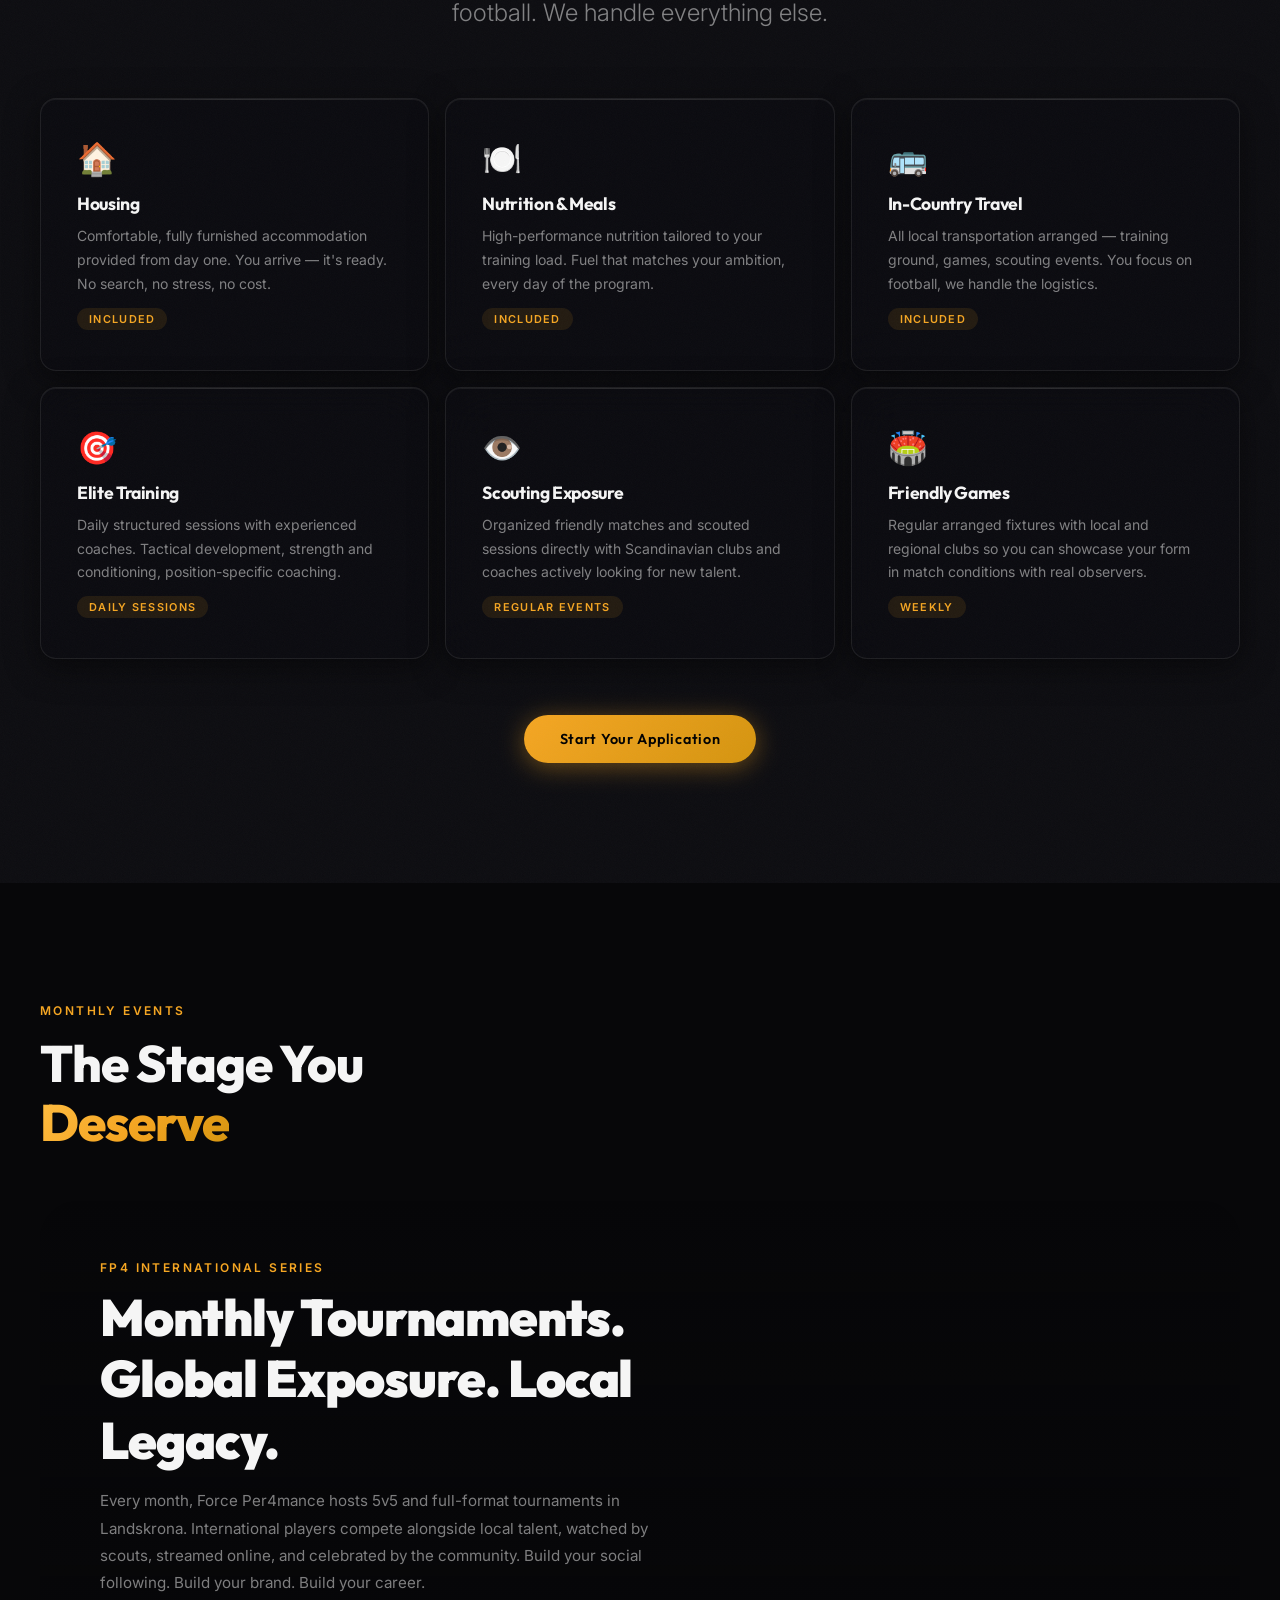
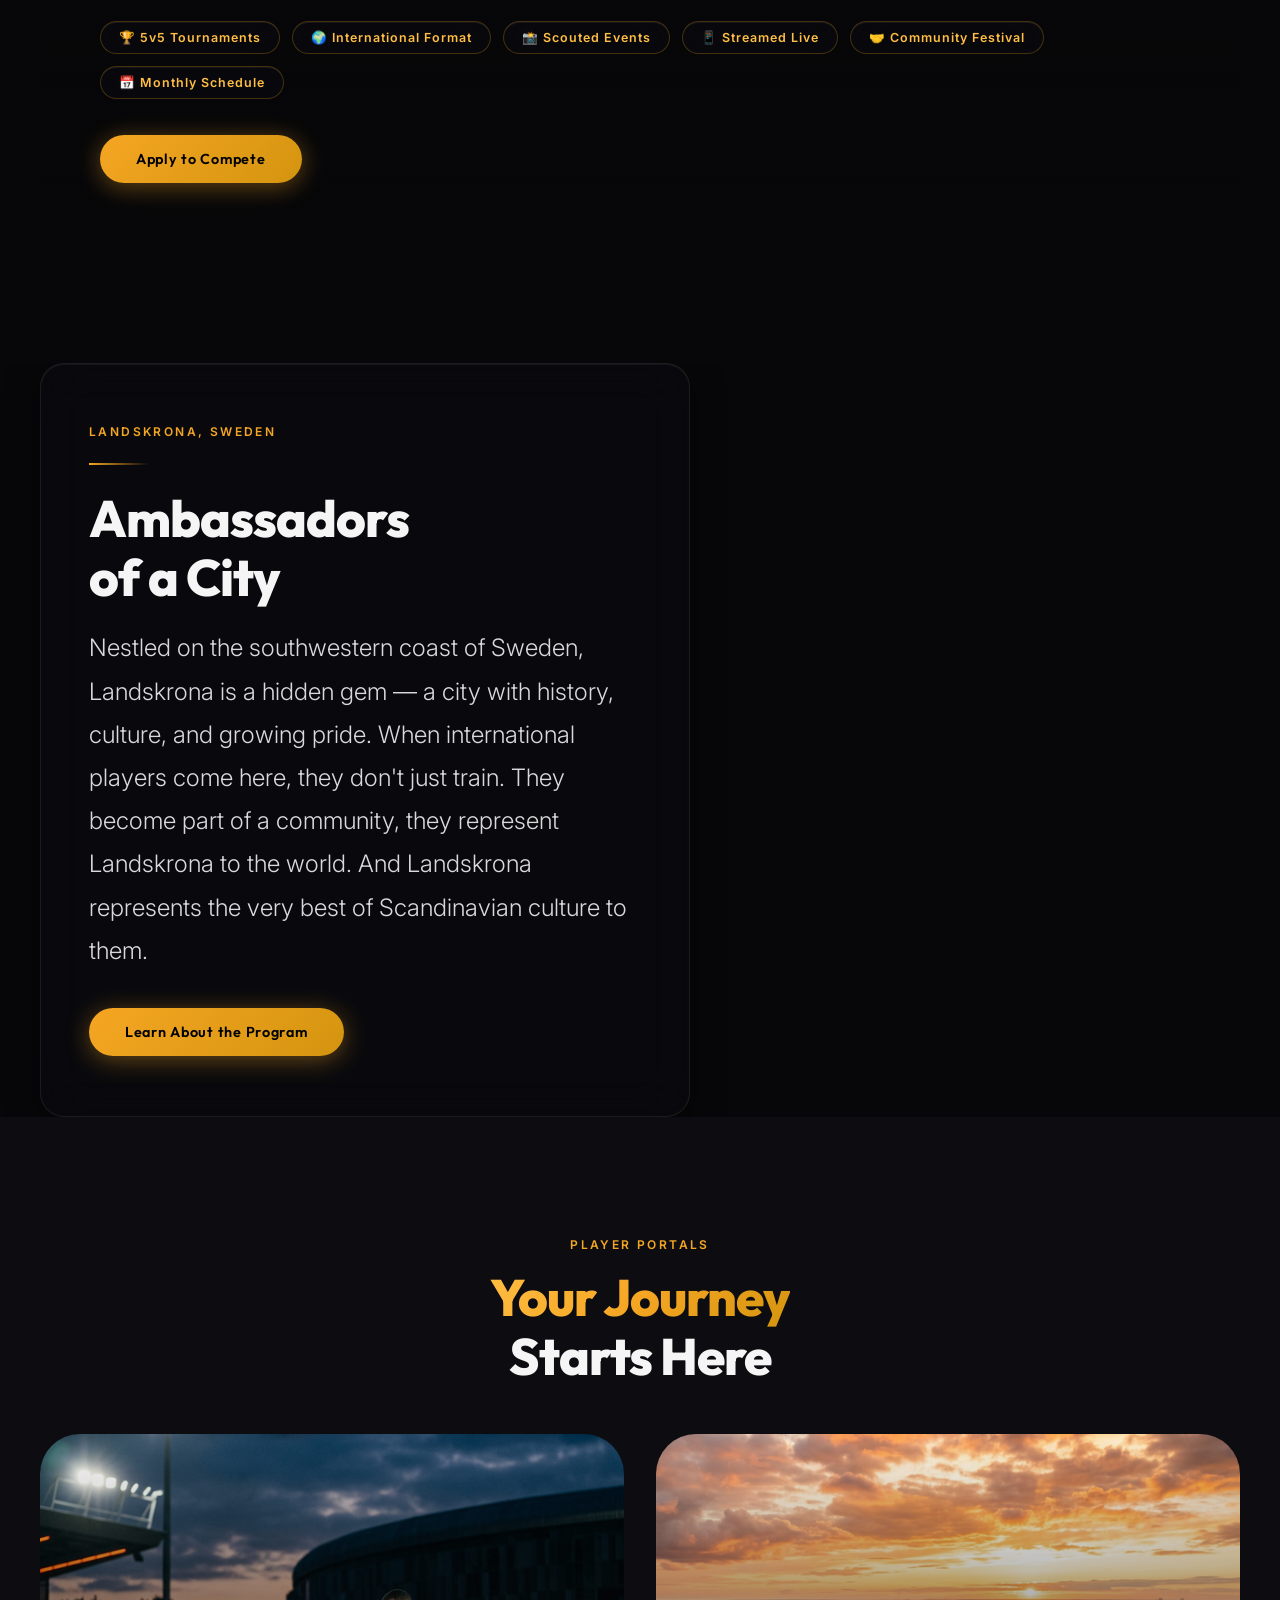
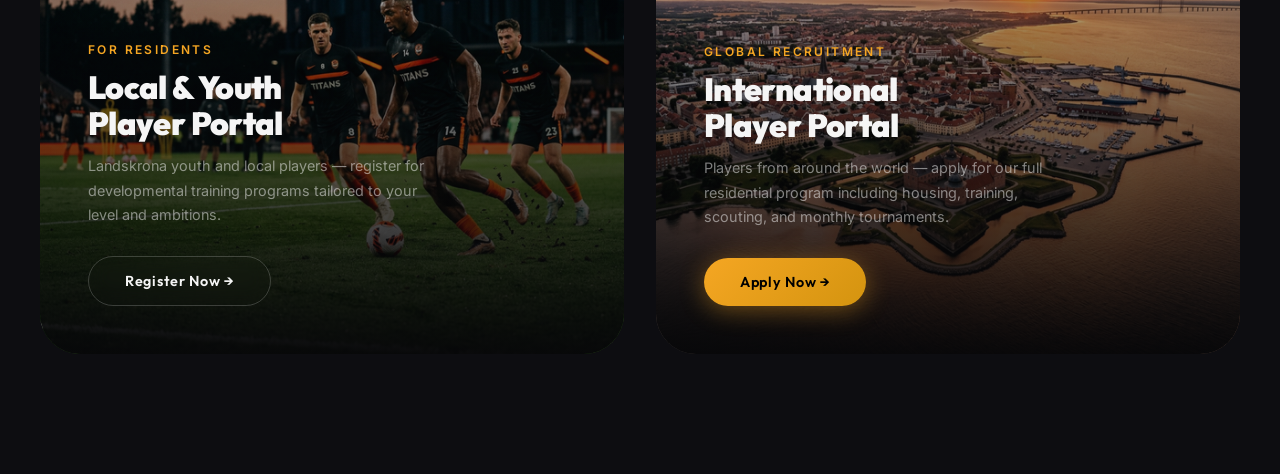
==== commit 431dc216: "Bump version to v4 for cache busting" ====
--- a/index.html
+++ b/index.html
@@ -11,7 +11,7 @@
   <link rel="preconnect" href="https://fonts.googleapis.com">
   <link rel="preconnect" href="https://fonts.gstatic.com" crossorigin>
   <link rel="preconnect" href="https://firebasestorage.googleapis.com">
-  <link rel="stylesheet" href="style.css?v=3" />
+  <link rel="stylesheet" href="style.css?v=4" />
   <link rel="icon" type="image/png" href="assets/logo.png" />
 </head>
 
@@ -418,9 +418,9 @@
   <!-- Global Footer Container -->
   <div id="footer-container"></div>
 
-  <script src="main.js?v=3" defer></script>
+  <script src="main.js?v=4" defer></script>
   <script type="module">
-    import { initGlobalUI } from './js/ui.js';
+    import { initGlobalUI } from './js/ui.js?v=4';
     initGlobalUI;
   </script>
 </body>
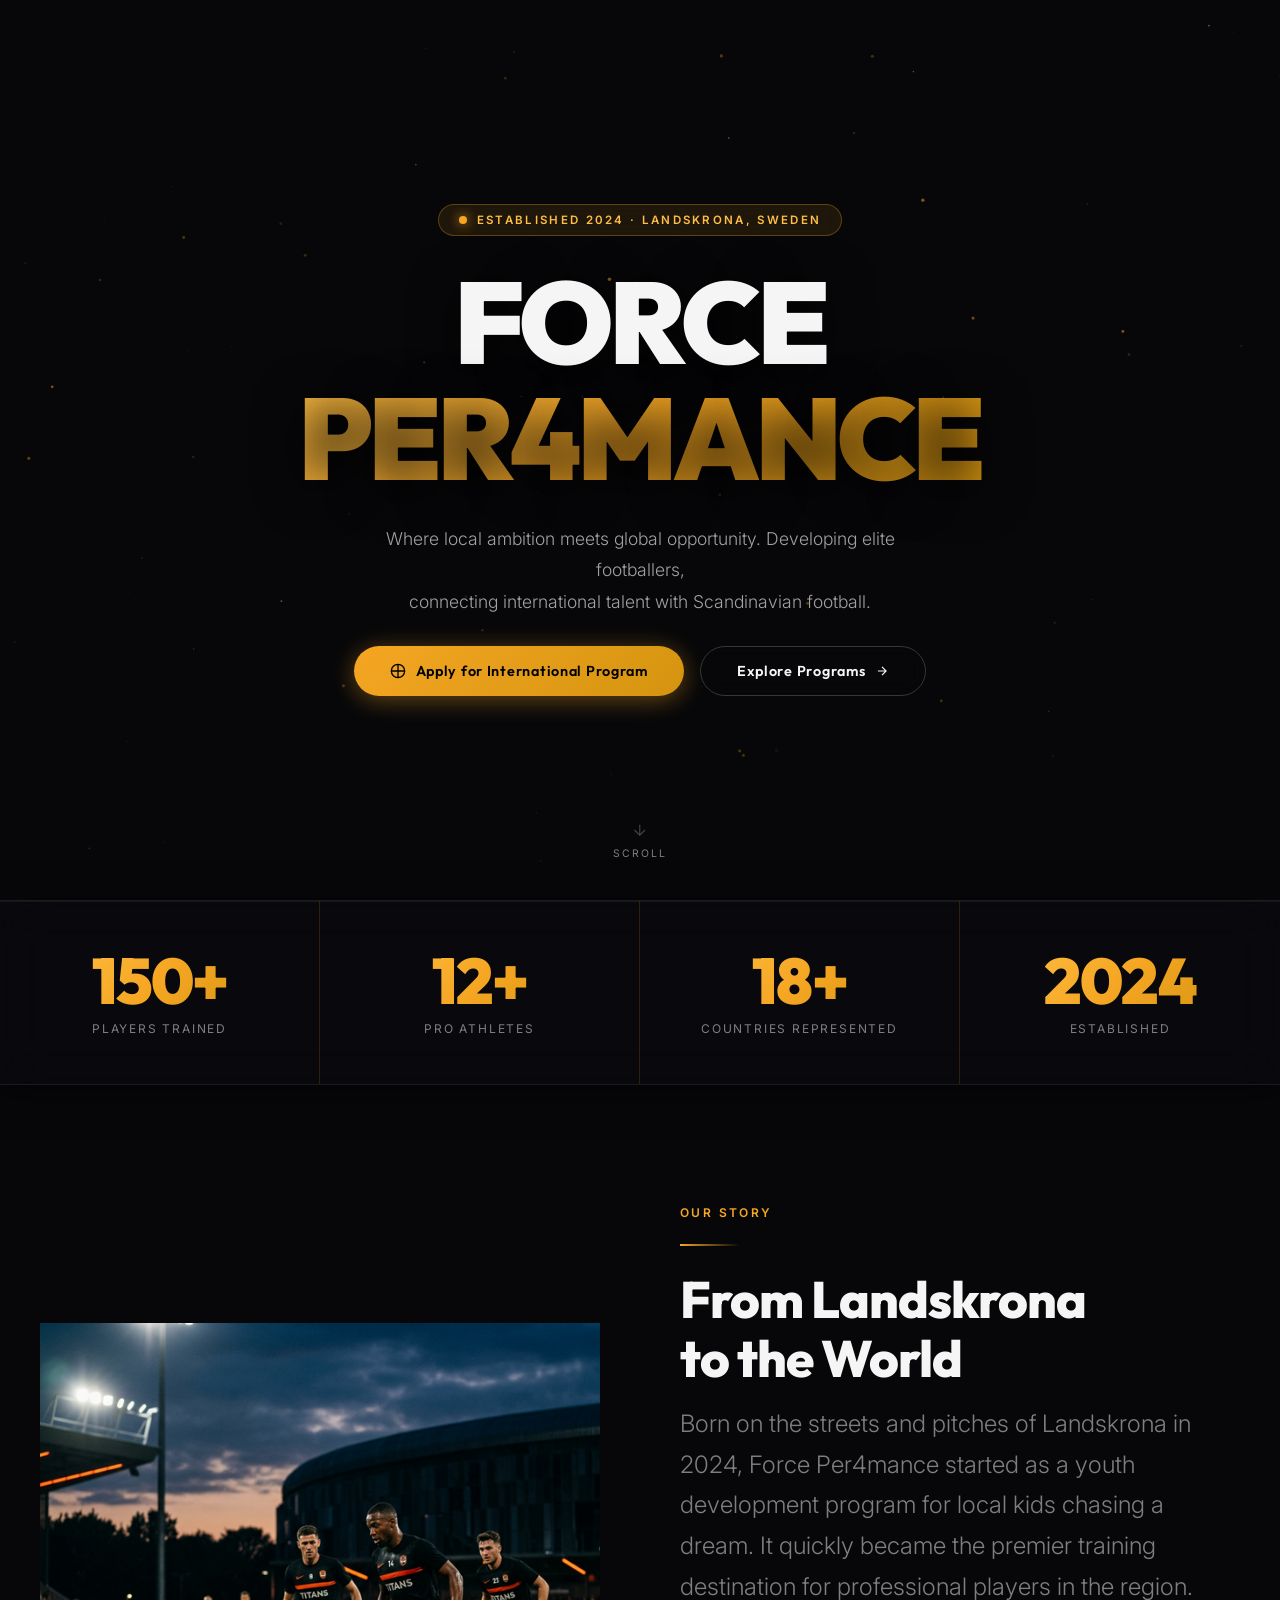
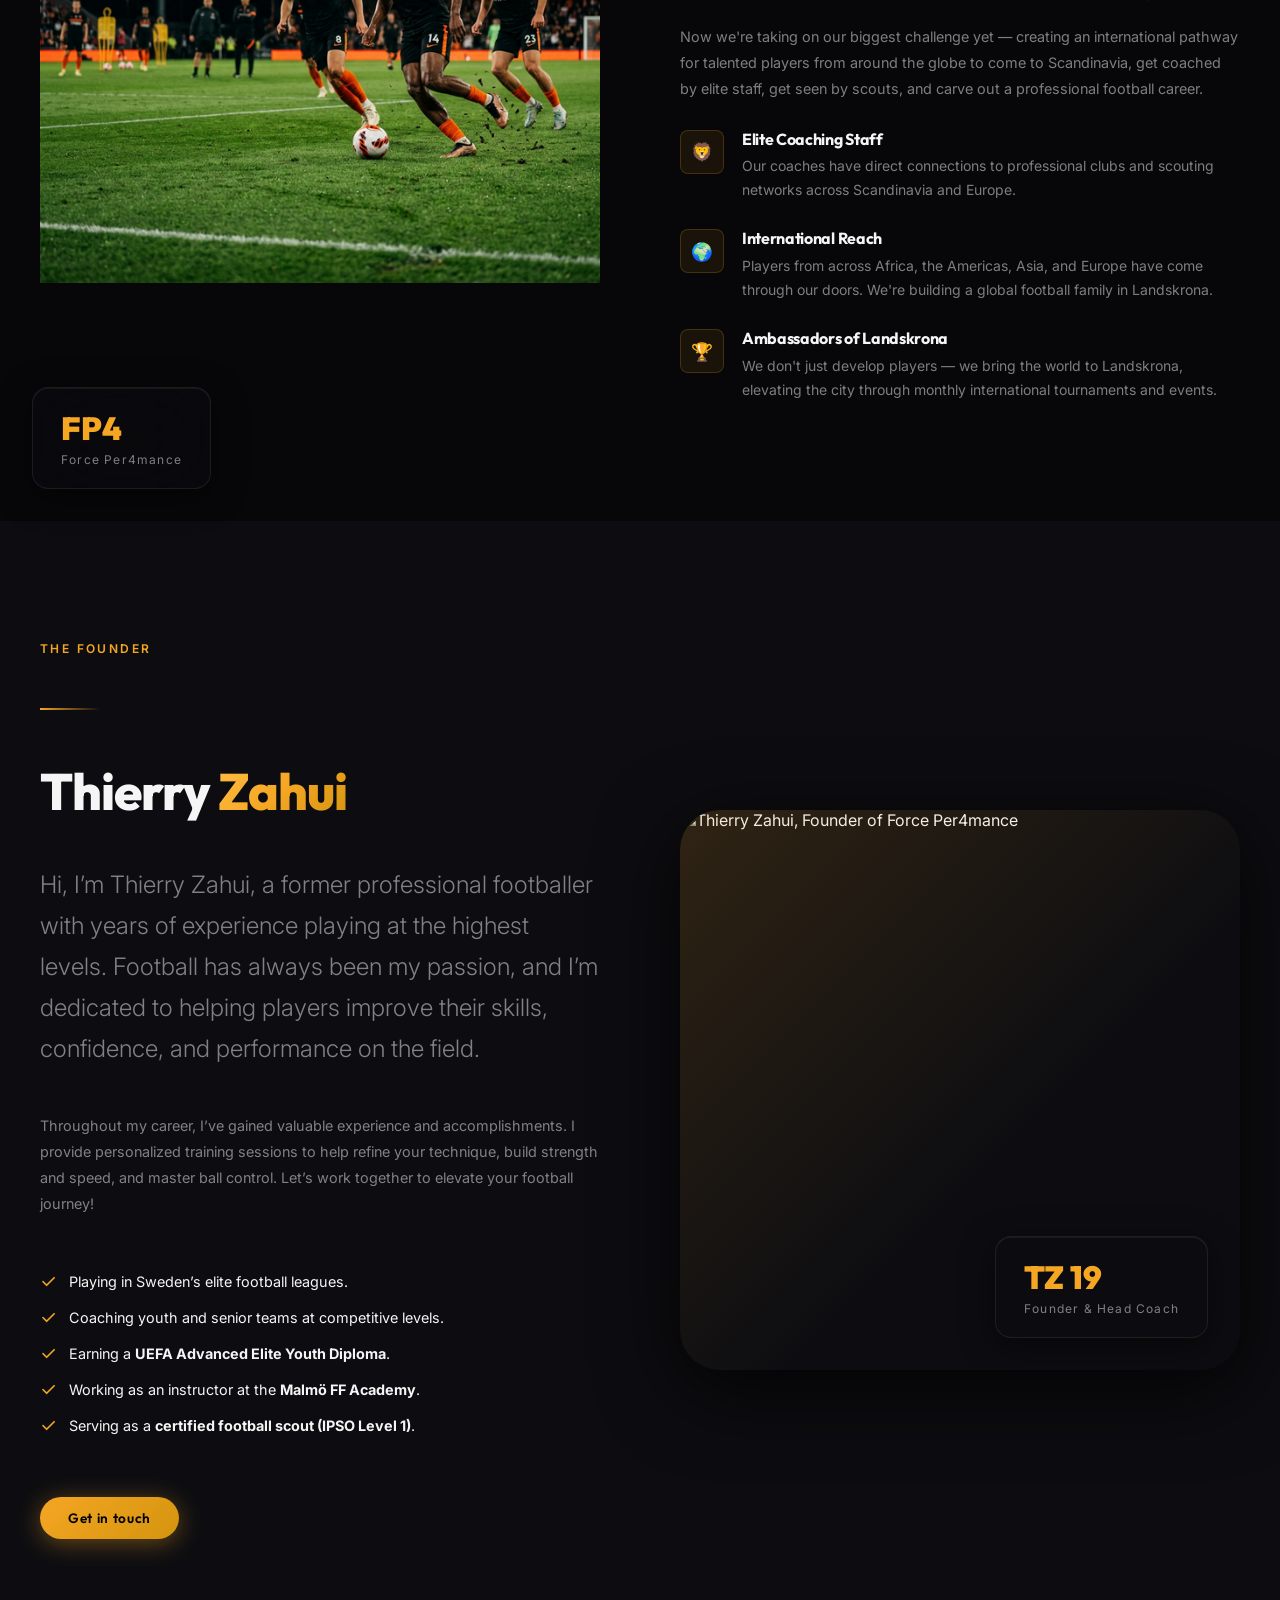
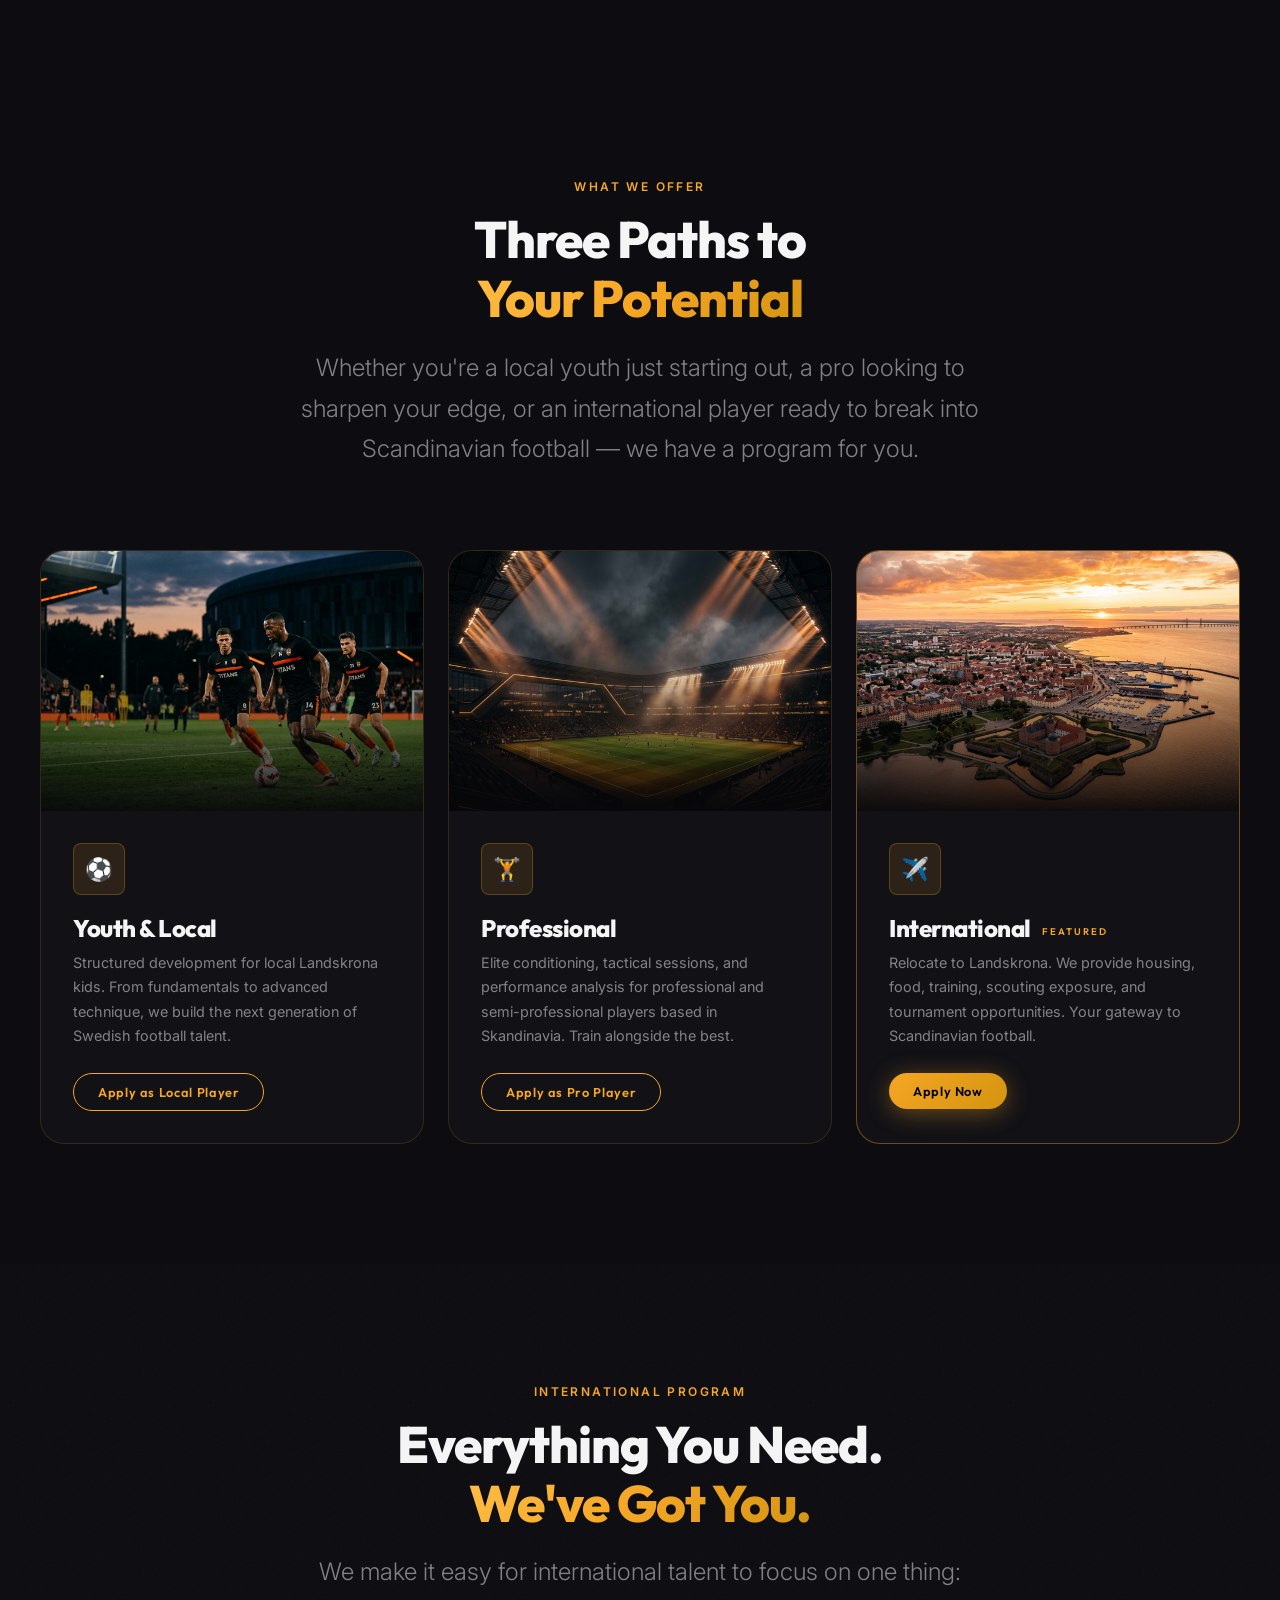
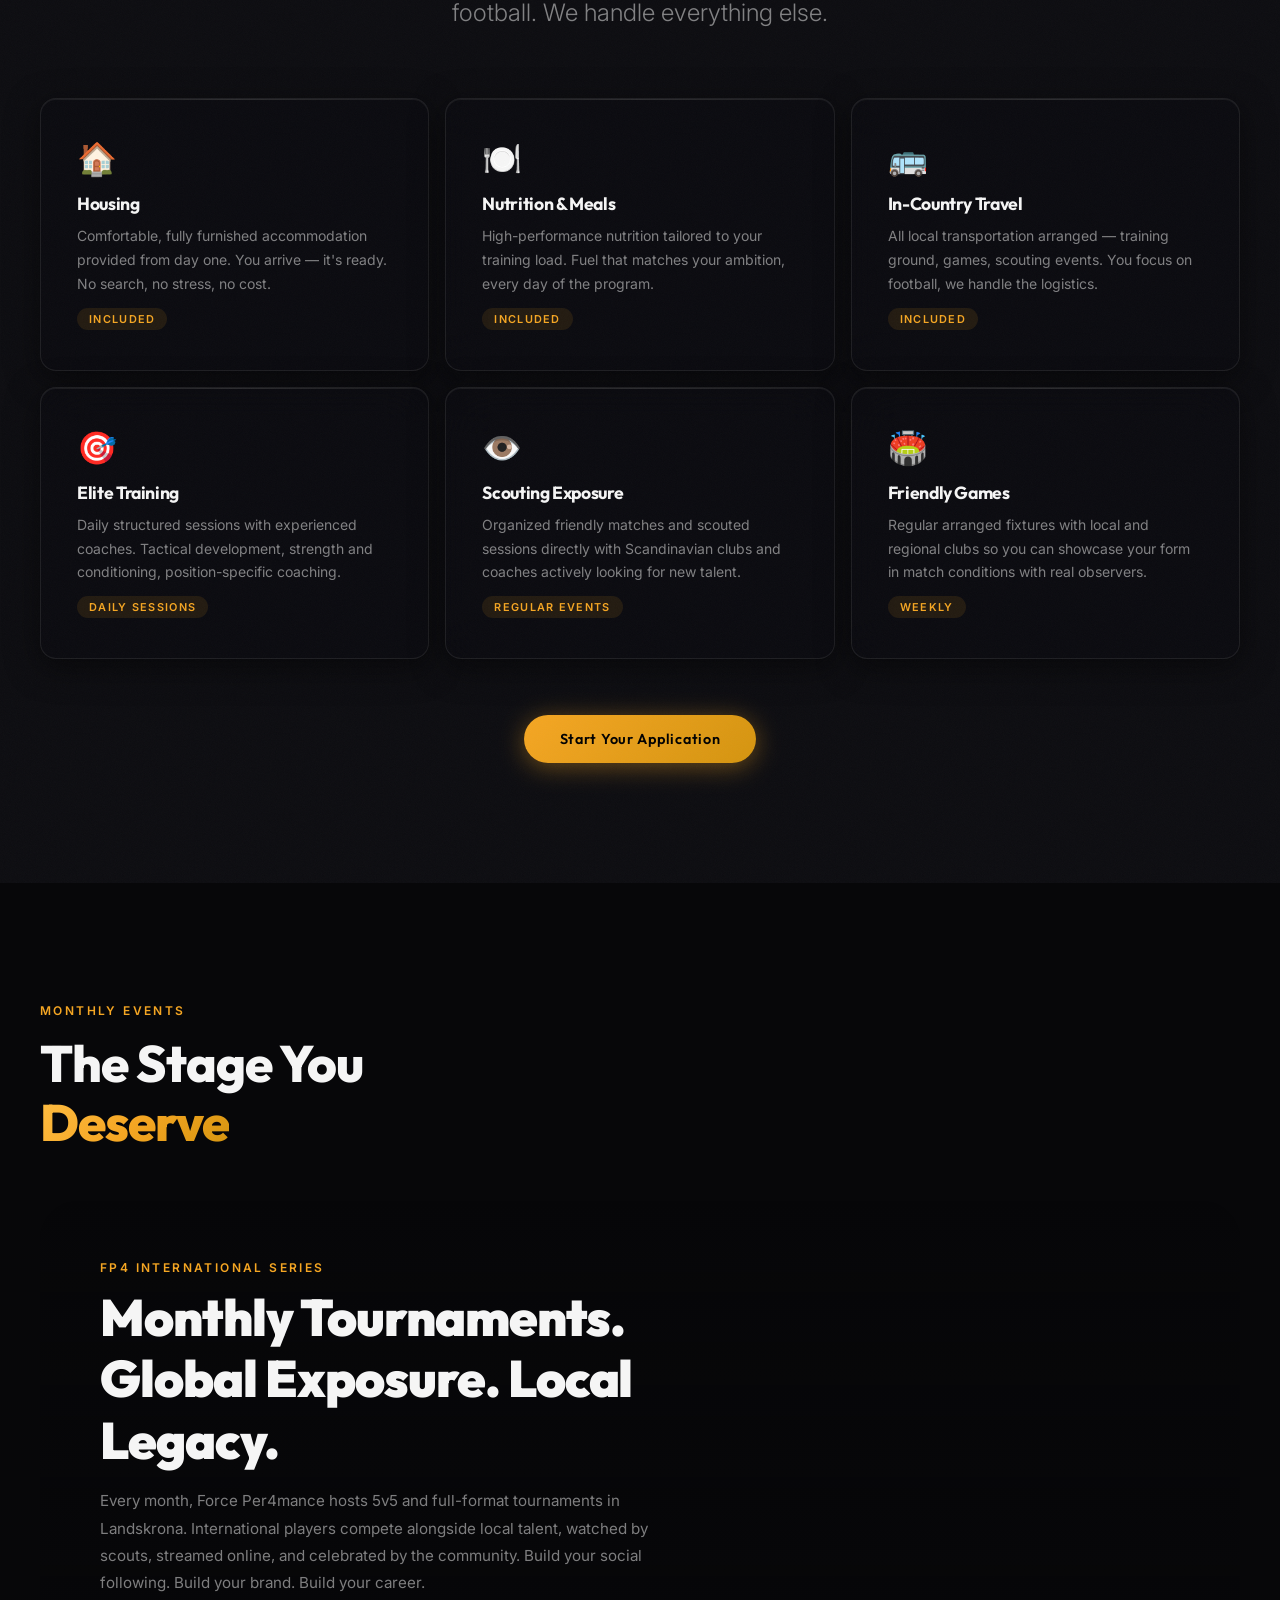
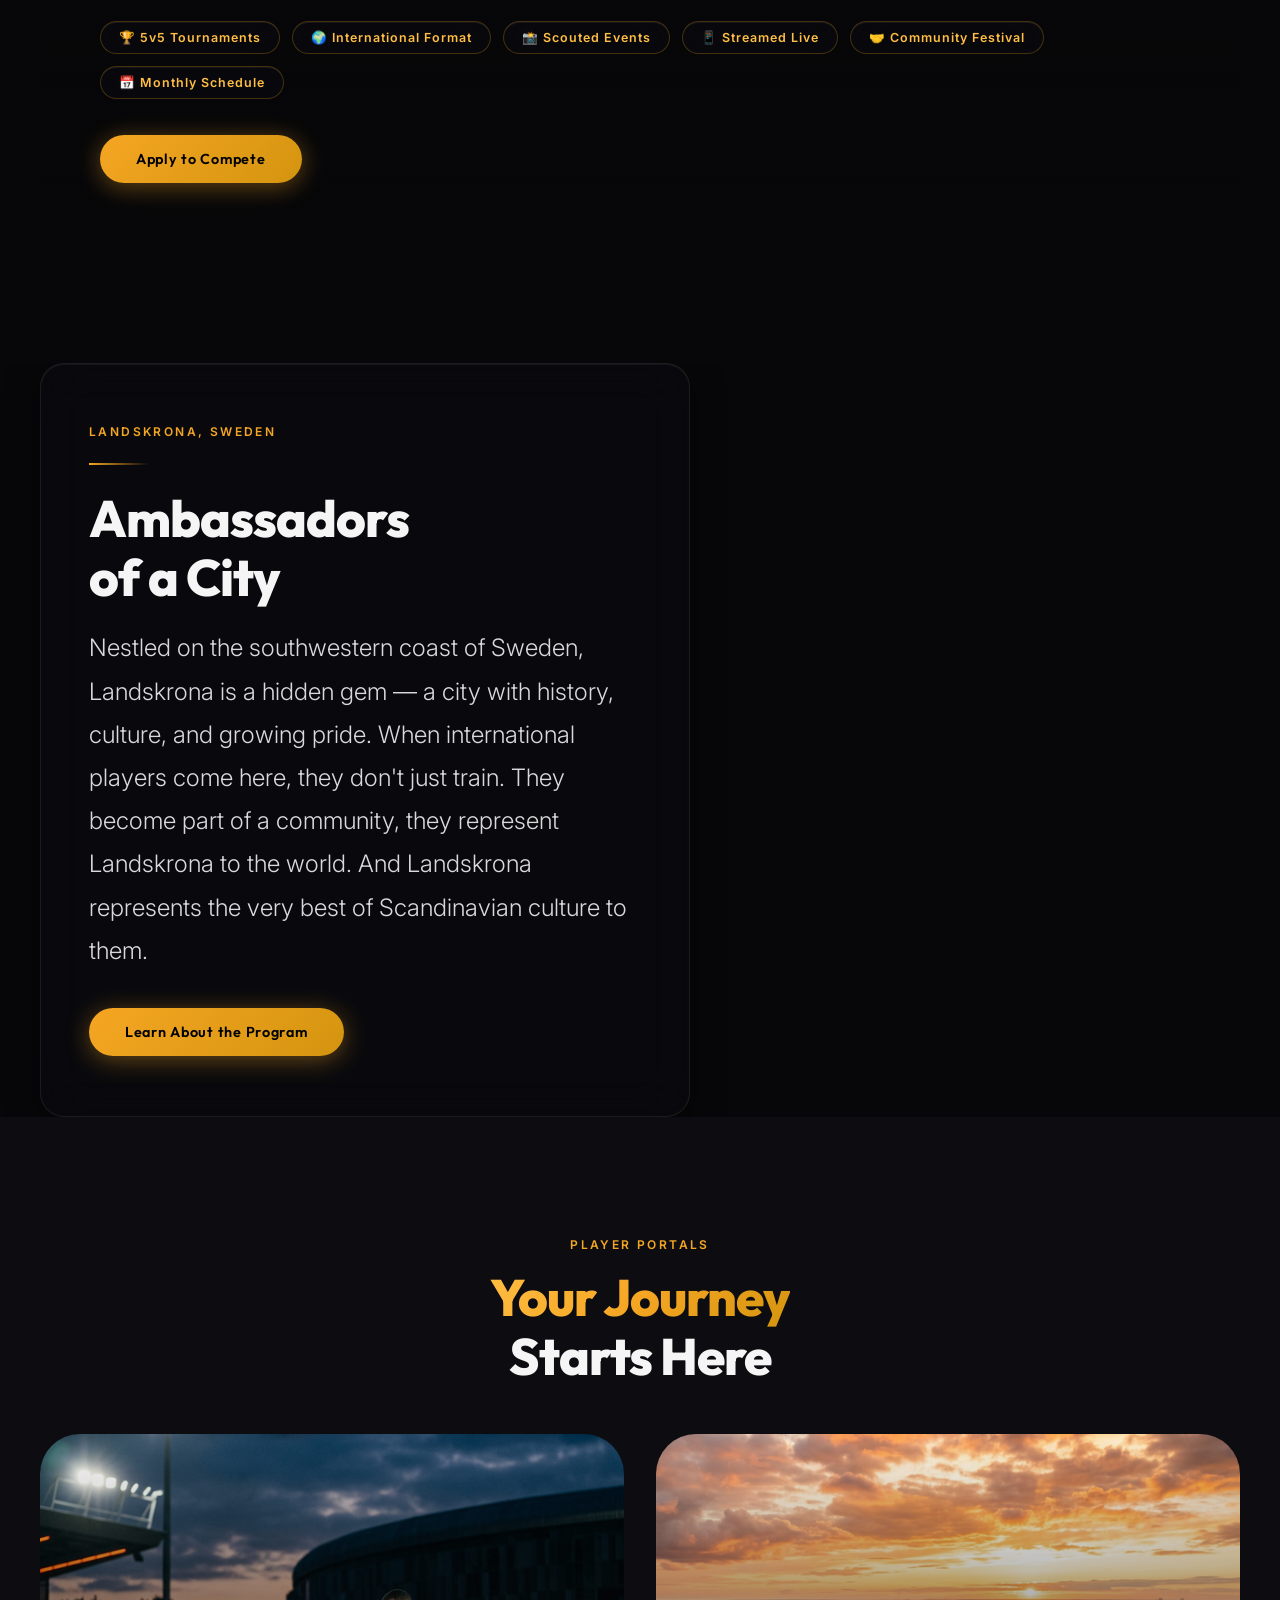
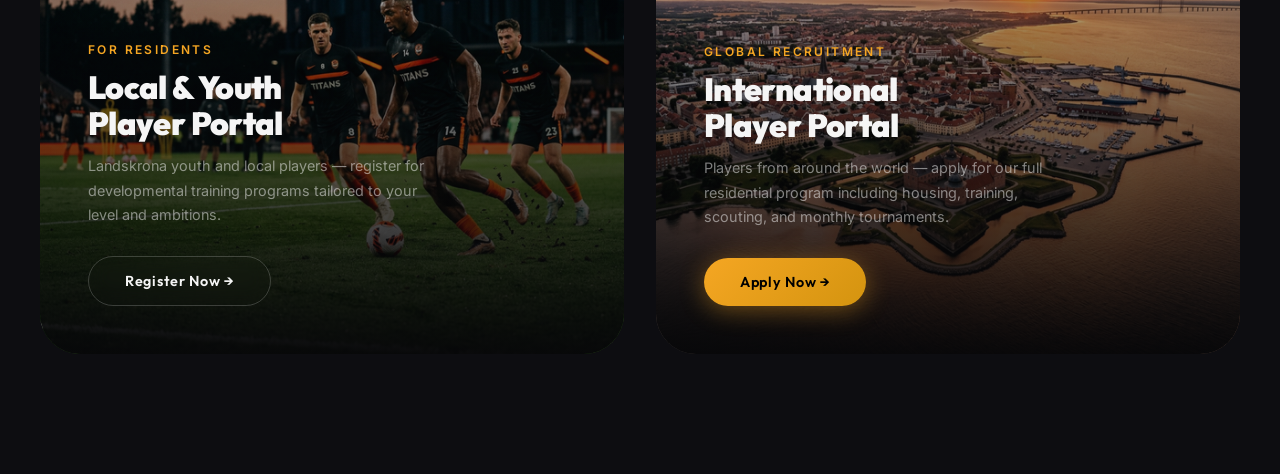
==== commit 80f3e4dc: "Fix portal responsiveness and alignment for mobile devices" ====
--- a/index.html
+++ b/index.html
@@ -11,7 +11,7 @@
   <link rel="preconnect" href="https://fonts.googleapis.com">
   <link rel="preconnect" href="https://fonts.gstatic.com" crossorigin>
   <link rel="preconnect" href="https://firebasestorage.googleapis.com">
-  <link rel="stylesheet" href="style.css?v=4" />
+  <link rel="stylesheet" href="style.css?v=5" />
   <link rel="icon" type="image/png" href="assets/logo.png" />
 </head>
 
@@ -418,9 +418,9 @@
   <!-- Global Footer Container -->
   <div id="footer-container"></div>
 
-  <script src="main.js?v=4" defer></script>
+  <script src="main.js?v=5" defer></script>
   <script type="module">
-    import { initGlobalUI } from './js/ui.js?v=4';
+    import { initGlobalUI } from './js/ui.js?v=5';
     initGlobalUI;
   </script>
 </body>
